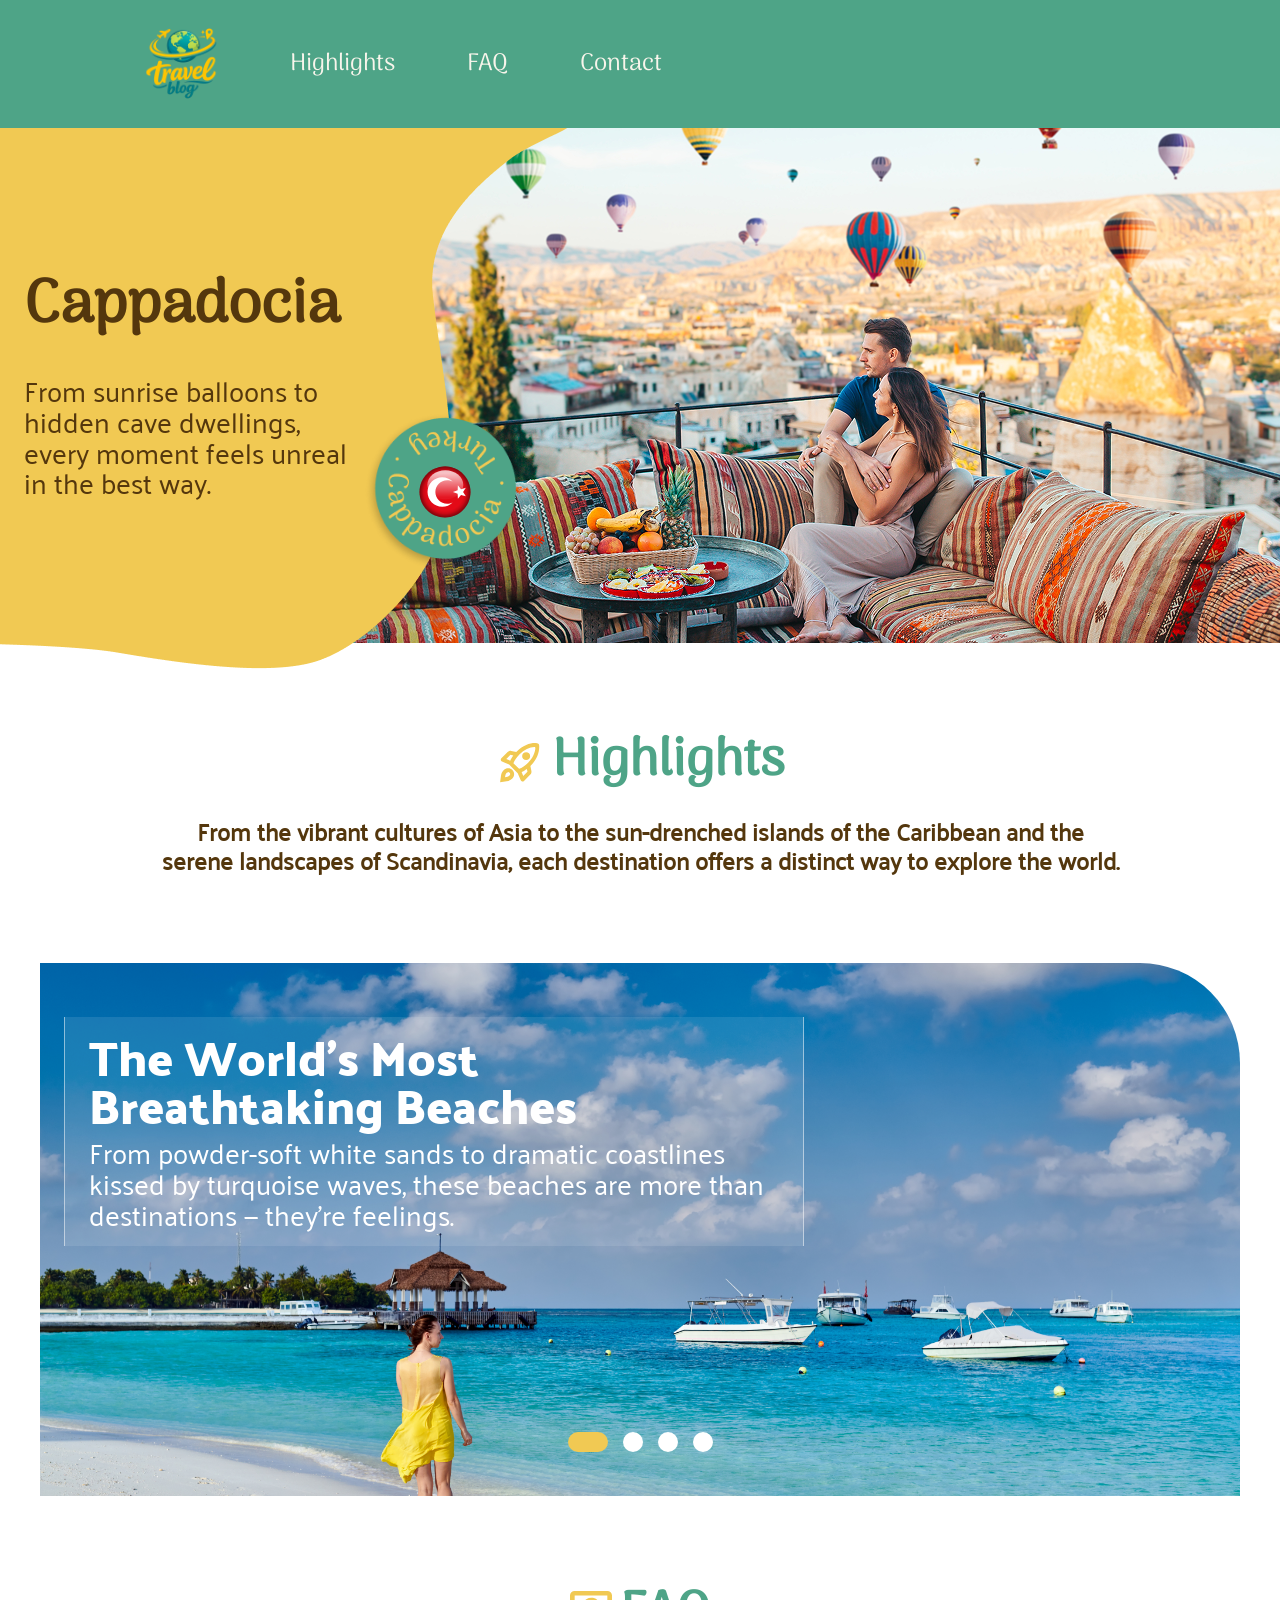
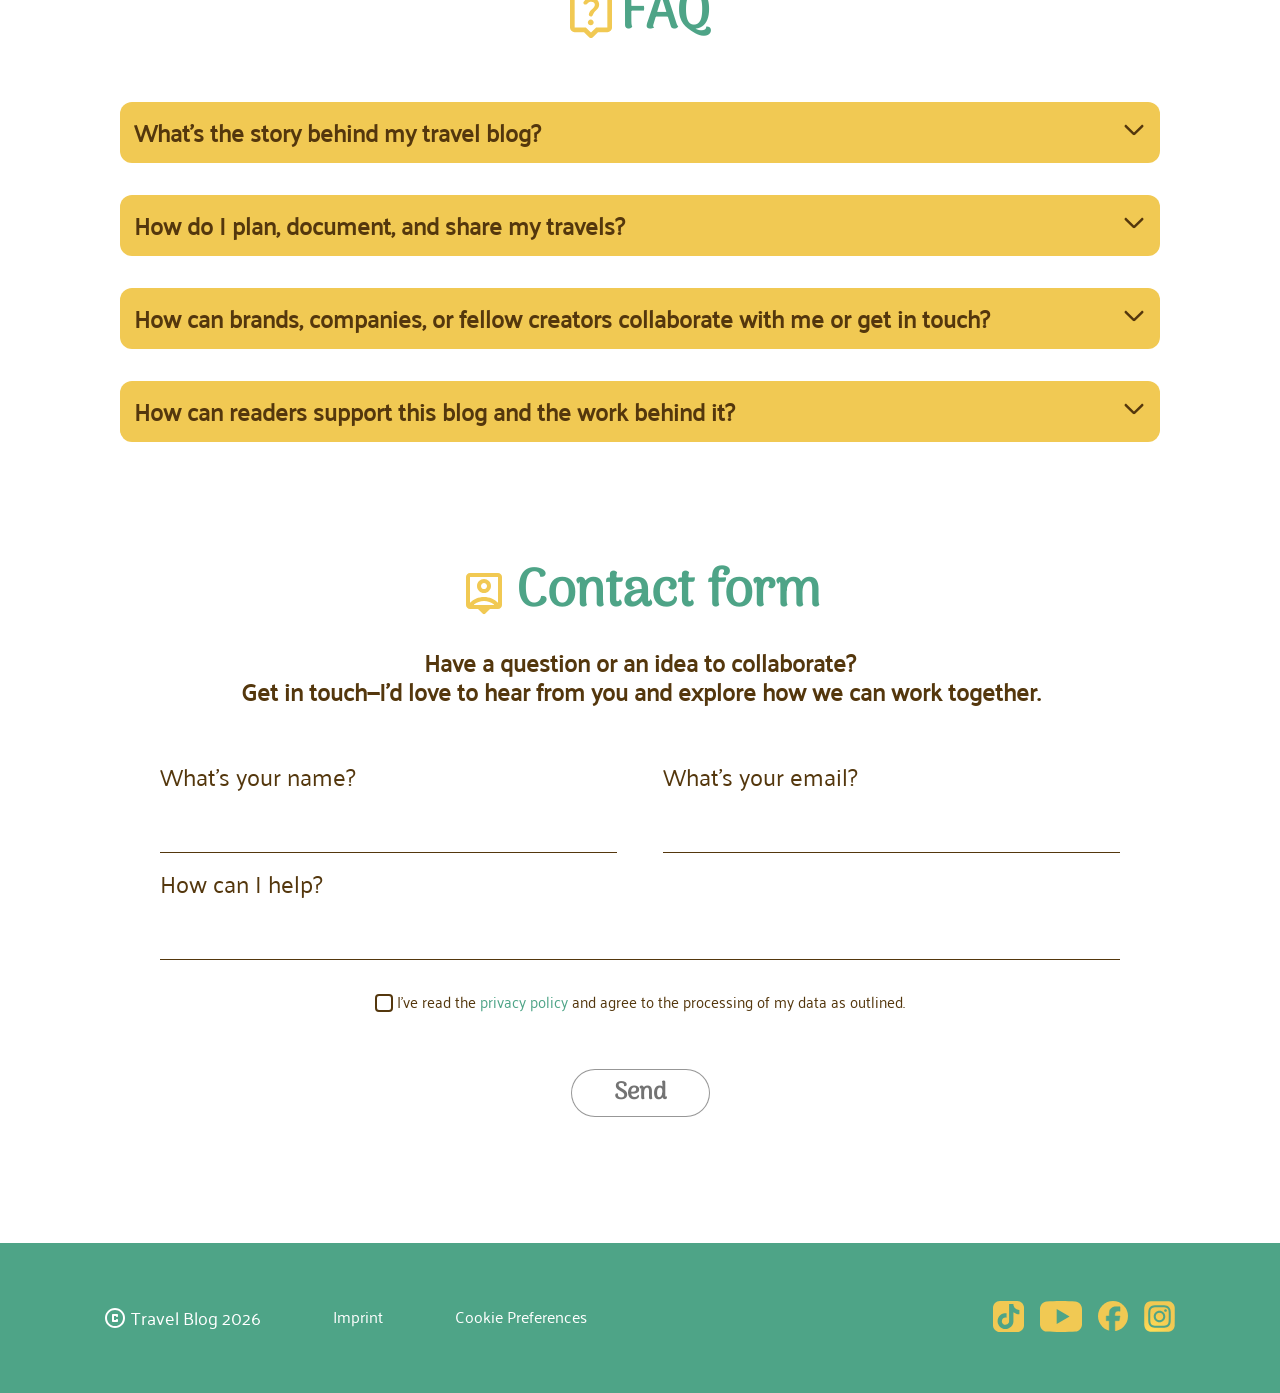
==== index.html @ ce916392 "change images in slider" ====
<!doctype html>
<html lang="en">
  <head>
    <meta charset="utf-8" />
    <meta name="viewport" content="width=device-width, initial-scale=1" />
    <title>Blog-3300</title>

    <link rel="stylesheet" href="./css/main.css" />
    <link rel="stylesheet" href="./css/font.css" />
    <link rel="stylesheet" href="./css/landing-page.css" />
    <link rel="stylesheet" href="./css/title.css" />
    <link rel="stylesheet" href="./css/highlights.css" />
    <link rel="stylesheet" href="./css/header.css" />
    <link rel="stylesheet" href="./css/footer.css" />
    <link rel="stylesheet" href="./css/animation.css" />    
  </head>
  <body>
    <input type="radio" id="one" name="slider" checked />
    <input type="radio" id="two" name="slider" value="two" />
    <input type="radio" id="three" name="slider" value="three" />
    <input type="radio" id="four" name="slider" value="four" />
    <header>
      <div class="nav-bar">
        <img src="./assets/img/logo-travel-blog.svg" alt="Logo der Seite" />
        <a href="./index.html#highlights">Highlights</a>
        <a href="./index.html#faq">FAQ</a>
        <a href="./index.html#contact">Contact</a>
      </div>
    </header>
    <section class="title-section">
      <div class="title">
        <img id="yellow-bg" src="./assets/img/Property.png" alt="" />
        <img id="yellow-curved" src="./assets/img/Vector_16.png" alt="" />
        <img id="yellow-big-curved" src="./assets/Vector_17.png" alt="" />
        <img class="title-image" src="./assets/img/header photo.png" alt="stimmungsvolles Urlaubsbild" />
        <img class="title-overlay" src="./assets/img/overlay.png" alt="verblendung für text" />
        <img id="symbol" class="eyecatcher" src="./assets/img/Circle.png" alt="eyecatcher" />
        <img class="turkey" src="./assets/img/turkey.svg" alt="tuerkische fahne" />        
        <div class="title-text">
          <h1>Cappadocia</h1>
          <div>
            From sunrise balloons to hidden cave dwellings, every moment feels unreal in the best
            way.
          </div>
        </div>
      </div>
    </section>
    <section id="highlights" class="highlight-section">
      <div class="header-and-text">
        <div>
          <img src="./assets/img/rocket_launch.svg" alt="Symbol mit Rackete" />
          <h2>Highlights</h2>
        </div>
        <p>
          From the vibrant cultures of Asia to the sun-drenched islands of the Caribbean and the
          serene landscapes of Scandinavia, each destination offers a distinct way to explore the
          world.
        </p>
      </div>
      <div class="highlights">
        <div class="slider-navigation">
          <label for="one" class="buttons"></label>
          <label for="two" class="buttons"></label>
          <label for="three" class="buttons"></label>
          <label for="four" class="buttons"></label>
        </div>
        <div class="highlights_wrapper">
          <div class="highlight_element highlight_one">
            <a href="./article1.html">
              <div class="image-one highlight-title">
                <h1>The World’s Most Breathtaking Beaches</h1>
                <div>
                  From powder-soft white sands to dramatic coastlines kissed by turquoise waves,
                  these beaches are more than destinations — they’re feelings.
                </div>
              </div>
              <img class="picture" src="./assets/img/Beach_5.jpg" alt="Bild mit Strand" />
            </a>
          </div>
          <div class="highlight_element highlight_two">
            <a href="./article2.html">
              <div class="image-two highlight-title">
                <h1>Copenhagen in 3 Days</h1>
                <div>
                  Discover Copenhagen, where historic charm meets modern design, vibrant cycling
                  culture and waterfront living.
                </div>
              </div>
              <img class="picture" src="./assets/img/Scandinavia.jpg" alt="Bild Scandinavia" />
            </a>
          </div>
          <div class="highlight_element highlight_three">
            <a href="./article3.html">
              <div class="image-three highlight-title">
                <h1>Pattaya Pulse:<br />Food, Sun and Neon Nights</h1>
                <div>
                  From bustling promenades to nearby islands, the city offers an energetic and
                  diverse escape.
                </div>
              </div>
              <img class="picture" src="./assets/img/pattaja.png" alt="Bild von Pattaya" />
            </a>
          </div>
          <div class="highlight_element highlight_four">
            <img class="picture" src="./assets/img/fuji.png" alt="Bild von Fuji" />
          </div>
        </div>
      </div>
    </section>
    <section id="faq">
      <div class="header-and-text">
        <div>
          <img src="./assets/img/faq.svg" alt="Symbol Hilfe" />
          <h2>FAQ</h2>
        </div>
      </div>
      <details>
        <summary>What’s the story behind my travel blog?</summary>
        <p>
          It all started with a feeling of restlessness and a one-way ticket. I didn’t launch this
          blog to showcase a flawless, curated life of luxury. I started it because I wanted to
          capture the raw, unfiltered reality of exploring the world—the missed trains, the
          breathtaking sunrises, the street food that changed my life, and the incredible people who
          turned strangers into family.
        </p>
      </details>
      <details>
        <summary>How do I plan, document, and share my travels?</summary>
        <p>
          The best way to seamlessly plan, document, and share your travels is by combining digital
          tools with proven frameworks. If you want to organize your next adventure efficiently—from
          the initial idea to the final cherished memory—this structured, this three-step guide will
          help you do just that.
        </p>
      </details>
      <details>
        <summary>
          How can brands, companies, or fellow creators collaborate with me or get in touch?
        </summary>
        <p>
          Are you a brand, company, or creator looking to collaborate? I’m always open to exciting
          new projects, creative campaigns, and meaningful partnerships. The three level of how we
          can connect are: Brand & Business Partnerships, Creator & Influencer Collaborations and
          General Inquiries & Networking
        </p>
      </details>
      <details>
        <summary>How can readers support this blog and the work behind it?</summary>
        <p>
          Your support keeps this blog alive and thriving! Creating high-quality content takes time,
          research, and resources. If you find value in my work, the best ways you can support it is
          to spread the word, to join the conversation, to stay connected by subscrition or even
          engage on socials: Follow, like, and interact with my posts on other platforms.
        </p>
      </details>
    </section>
    <section id="contact" class="contact-section">
      <div class="header-and-text">
        <div>
          <img src="./assets/img/person.svg" alt="Symbol Person" />
          <h2>Contact form</h2>
        </div>
        <p>
          Have a question or an idea to collaborate?<br />Get in touch—I’d love to hear from you and
          explore how we can work together.
        </p>
      </div>
      <form action="">
        <div class="group">
          <div class="group-input">
            <label for="username">What's your name?</label>
            <input type="text" id="username" />
          </div>
          <div class="group-input">
            <label for="mail">What's your email?</label>
            <input type="text" id="mail" />
          </div>
        </div>
        <div class="group">
          <div class="group-input">
            <label for="help">How can I help?</label>
            <input type="text" id="help" />
          </div>
        </div>
        <div class="confirm">
          <div>
            <input class="blupp" type="checkbox" id="checker" />&nbsp;I've read the
            <a href="">privacy policy</a> and agree to the processing of my data as outlined.
          </div>
          <input class="submit-button" type="button" value="Send" />
        </div>
      </form>
    </section>
    <footer>
      <div class="footer-top">
        <div class="footer-left">
          <a href="./index.html#highlights">
            <img
              class="footer-logo"
              src="./assets/img/copyright.svg"
              alt="Copyright"
            />Travel&nbsp;Blog&nbsp;2026
          </a>
          <a href="./impressum.html">Imprint</a>
          <a href="./index.html#contact">Cookie&nbsp;Preferences</a>
        </div>
        <div class="footer-media">
          <a href="https://www.tiktok.com" target="_blank">
            <img src="./assets/icons/Tiktok.svg" alt="icon tiktok" />
          </a>
          <a href="https://www.youtube.com" target="_blank">
            <img src="./assets/icons/youtube.svg" alt="icon tripadvisor" />
          </a>
          <a href="https://www.facebook.com" target="_blank">
            <img src="./assets/icons/facebook.svg" alt="icon facebook" />
          </a>
          <a href="https://www.instagram.com" target="_blank">
            <img src="./assets/icons/Instagram.svg" alt="icon instagramm" />
          </a>
        </div>
      </div>
    </footer>
    <section class="bottom-nav-bar">
      <a href="./index.html">
        <img src="./assets/img/footer_Home.svg" alt="Bild für Home" />
      </a>
      <a href="./index.html#highlights">
        <img src="./assets/img/footer_rocket_launch.svg" alt="Bild für Rackete" />
      </a>
      <a href="./index.html#faq">
        <img src="./assets/img/footer_live_help.svg" alt="icon instagramm" />
      </a>
      <a href="./index.html#contact">
        <img src="./assets/img/footer_person_pin.svg" alt="icon instagramm" />
      </a>
    </section>
  </body>
</html>
---- css/main.css ----
* {
  margin: 0px;
  padding: 0px;
  box-sizing: border-box;
  scroll-behavior: smooth;
  line-height: 120%;
}
---- css/font.css ----
/* arima-regular - latin */
@font-face {
  font-display: swap; /* Check https://developer.mozilla.org/en-US/docs/Web/CSS/@font-face/font-display for other options. */
  font-family: "Arima";
  font-style: normal;
  font-weight: 400;
  src: url("../assets/fonts/arima-v7-latin-regular.woff2") format("woff2"); /* Chrome 36+, Opera 23+, Firefox 39+, Safari 12+, iOS 10+ */
}

/* palanquin-regular - latin */
@font-face {
  font-display: swap; /* Check https://developer.mozilla.org/en-US/docs/Web/CSS/@font-face/font-display for other options. */
  font-family: "Palanquin";
  font-style: normal;
  font-weight: 400;
  src: url("../assets/fonts/palanquin-v17-latin-regular.woff2") format("woff2"); /* Chrome 36+, Opera 23+, Firefox 39+, Safari 12+, iOS 10+ */
}

/* palanquin-dark-regular - latin */
@font-face {
  font-display: swap; /* Check https://developer.mozilla.org/en-US/docs/Web/CSS/@font-face/font-display for other options. */
  font-family: 'Palanquin Dark';
  font-style: normal;
  font-weight: 400;
  src: url('../assets/fonts/palanquin-dark-v17-latin-regular.woff2') format('woff2'); /* Chrome 36+, Opera 23+, Firefox 39+, Safari 12+, iOS 10+ */
}

/* palanquin-dark-600 - latin */
@font-face {
  font-display: swap; /* Check https://developer.mozilla.org/en-US/docs/Web/CSS/@font-face/font-display for other options. */
  font-family: 'Palanquin Dark';
  font-style: normal;
  font-weight: 600;
  src: url('../assets/fonts/palanquin-dark-v17-latin-600.woff2') format('woff2'); /* Chrome 36+, Opera 23+, Firefox 39+, Safari 12+, iOS 10+ */
}
---- css/landing-page.css ----
section {
    padding-bottom: 120px;
}

form {
    display: flex;
    flex-direction: column;
    justify-content: center;
    align-items: stretch;
    background-color: white;
    padding-top: 56px;
    padding-bottom: 126px;
}

.highlight-section {
    display: flex;
    flex-direction: column;
    justify-content: center;
    align-items: center;
    background-color: white;    
    padding: 0px max(calc(50% - 720px), 160px) 88px max(calc(50% - 720px), 160px);
    overflow: hidden;      
}

.header-and-text {
    display: flex;
    flex-direction: column;
    justify-content: center;    
    align-items: center;
}

.header-and-text > div {
    display: flex;
    flex-direction: row;
    align-items: center;
    padding-bottom: 24px;
}

.header-and-text h2 {
    color: #4ea487;
    font-family: 'Arima';
    font-weight: 700;
    font-family: Arima;
    font-weight: 700;
    font-style: Bold;
    font-size: 52px;
    line-height: 120%;
    letter-spacing: 0%;
}

.header-and-text p {
    color: #54370D;
    font-size: 24px;
    font-family: 'Palanquin';
    font-weight: 700;
    max-width: 70ch;
    text-align: center;
}

.header-and-text img {
    height: 48px;
    padding-right: 8px;
}


details {
    background-color: #F1C953;
    margin: 32px max(calc(50% - 720px), 120px) 0px max(calc(50% - 720px), 120px);
    height: 61;
    gap: 8px;
    border-radius: 12px;
    padding-top: 16px;
    padding-right: 14px;
    padding-bottom: 16px;
    padding-left: 14px;
}

details > p {
    border-radius: 5px;
    padding-top: 4px;
    padding-right: 10px;
    padding-bottom: 4px;
    padding-left: 10px;
    margin-top: 4px;
    background-color: #FFFFFF;
    color: #363534;
    font-family: Palanquin;
    font-weight: 500;
    font-style: Medium;
    font-size: 16px;
    line-height: 120%;
    letter-spacing: 0%;
}

summary {
    position: relative;
    list-style: none;
    align-items: center;
    color: #54370D;
    font-size: 24px;
    font-family: 'Palanquin';
    font-weight: 700;
    padding: 0px;
    padding-bottom: 0px;
    padding-right: 44px;
}

summary::after {
    position: absolute;
    top: 0px;
    right: 0px;
    content: '';
    width: 24px;
    height: 24px;
    background: url('../assets/icons/faq-arrow.svg');
    transition: 0.2s;
}

details[open] > summary::after {
  transform: rotate(180deg);
}

.contact-section {
    display: flex;
    flex-direction: column;
    justify-content: center;
    align-items: stretch;
    background-color: white;
    padding: 0px max(calc(50% - 720px), 160px) 0px max(calc(50% - 720px), 160px);
}

.group {
    display: flex;
    flex-direction: row;
    justify-content: space-between;
    gap: 46px;
}

.group-input {
    display: flex;
    flex-direction: column;
    flex-grow: 1;    
    gap: 8px;
    margin-bottom: 16px;
}

.group-input > label {
    font-family: 'Palanquin';
    color: #54370D;
    font-size: 24px;
    font-weight: 500;  
}

.group-input > input[type="text"] {
    font-family: 'Palanquin';
    color: #54370D;
    font-size: 16px;
    border: none;
    border-bottom: 1px solid #54370D;
    outline: none;
    padding-bottom: 17px;
    padding-top: 17px;
}

.confirm {
    display: flex;
    flex-direction: column;
    justify-content: center;
    align-items: center;
    padding-top: 16px;
}

.confirm > div {
    font-family: Palanquin;
    font-weight: 400;
    font-style: Regular;
    font-size: 15px;
    line-height: 120%;
    letter-spacing: 0%;
    padding-bottom: 57px;
    vertical-align: middle;
    color: #54370D;
}

.confirm a {
    text-decoration: none;
    color: #4EA487;
}

.confirm:has(#checker:checked) > input {
  color: black;
  border-color: black;
}

.submit-button {
    font-family: Arima;
    font-weight: 700;
    font-size: 24px;
    line-height: 120%;
    letter-spacing: 5%;
    width: 139px;
    height: 48px;
    gap: 10px;
    opacity: 1;
    border: 1px solid #30303080;
    border-radius: 40px;
    padding-right: 24px;
    padding-left: 24px;
    color: #737373;
    background-color: #FFFFFF;
    vertical-align: middle;
}


input[type="checkbox"] {
    -webkit-appearance: none;
    appearance: none;

    background-color: #fff;
    margin: 0;
    width: 18px;
    height: 18px;
    border: 2px solid #54370D;
    border-radius: 4px;
    display: inline-grid;
    place-content: center;
    cursor: pointer;
}

input[type="checkbox"]::before {
  content: "";
  width: 0.65em;
  height: 0.65em;
  transform: scale(0);
  transition: 120ms transform ease-in-out;
  box-shadow: inset 1em 1em #54370D; 
  clip-path: polygon(14% 44%, 0 65%, 50% 100%, 100% 16%, 80% 0%, 43% 62%);
}

input[type="checkbox"]:checked::before {
  transform: scale(1);
}

@media screen and (max-width: 789px) {
    section {
        padding-bottom: 80px;
    }

    .header-and-text {
        padding-bottom: 32px;
    }

    .header-and-text > div {
        padding-bottom: 0px;
    }

    .header-and-text img {
        height: 40px;
    }

    .header-and-text h2 {
        font-family: Arima;
        font-weight: 700;
        font-size: 40px;
        line-height: 120%;
        letter-spacing: 0%;
        text-align: center;
        padding-bottom: 0px;
    }

    .header-and-text p {
        display: none;
    }

    details {
        margin: 32px 20px 0px 20px;
        gap: 8px;
        border-radius: 12px;
        padding-top: 16px;
        padding-right: 14px;
        padding-bottom: 16px;
        padding-left: 14px;
    }

    summary {
        font-family: 'Palanquin';
        font-weight: 700;
        font-size: 16px;
        line-height: 120%;
        letter-spacing: 0%;
    }

    form {
        padding-top: 0px;
        padding-bottom: 80px;
    }

    .contact-section {
        padding: 0px 18px 0px 18px;
    }

    .group {
        display: flex;
        flex-direction: column;
        gap: 0px;
    }

    .group-input {
        padding-top: 32px;
    }

    .confirm div {
        font-family: Palanquin;
        font-weight: 400;
        font-size: 15px;
        line-height: 120%;
        letter-spacing: 0%;
        padding-bottom: 40px;
    }
}


@media screen and (min-width: 790px) and (max-width: 1200px) {

    .contact-section {
        padding: 0px 18px 0px 18px;
    }
}
---- css/title.css ----
.title-section {
    display: flex;
    flex-direction: row;
    justify-content: center;
    height: 603px;
    padding: 0px calc(50% - 720px) 88px calc(50% - 720px);
    overflow: hidden;    
}

.title {
    position: relative;
    display: flex;
    width: 1440px;
    height: 515px;
    flex-shrink: 0; /* erhält die Breite in einem Flexbox-Container */
    
}

.title-image {
    position: absolute;
    right: 0px;
    height: 515px;
}

.title-overlay {
    position: absolute;
    top: 0;
    left: 0;
    z-index: 5; 
}

.eyecatcher {
    position: absolute;
    top: 284px;
    left: 444px;  
    height: 160px;
    width: 160px;
    z-index: 30;
}

.turkey {
    position: absolute;
    top: 338px;
    left: 499px;  
    height: 52px;
    width: 52px;
    z-index: 35;
    opacity: 0;
}

.title-text {
    position: absolute;
    display: flex;
    flex-direction: column;
    gap: 32px;
    top: 143px;
    left: calc(104px + 450px);
    height: 277px;
    width: 345px;
    z-index: 25;
}

.title-text > h1 {
    font-family: Arima;
    font-weight: 700;
    font-size: 60px;
    line-height: 120%;
    letter-spacing: 0%;
    color: #54370D;
}

.title-text > div {
    font-family: Palanquin;
    font-weight: 500;
    font-size: 28px;
    line-height: 110%;
    color: #54370D;
}



@media screen and (max-width: 640px) {

    .title-text {
        display: none;
    }

    .title-image {
        right: 135px;
    }

    .title-overlay {
        left: 400px;
        height: 299px;
    }

    .eyecatcher {
        left: 604px;  
        top: 71px;
    }  
}

@media screen and (min-width: 641px) and (max-width: 859px) {
    .title-section {
        width: 100%;
        padding: 0px 0px 88px 0px;
    }

    .title-text {
        display: none;
    }  

    .title-image {
        right: 230px;
    }

    .title-overlay {
        left: 250px;
        height: 299px;
    }

    .eyecatcher {
        left: 454px;  
        top: 71px;
    }
}


@media screen and (min-width: 860px) and (max-width: 1045px) {

    .title-section {
        width: 100%;
        padding: 0px 0px 88px 0px;
    }

    .title {
        flex-shrink: 1; /* erhält die Breite in einem Flexbox-Container */
    }

    .title-image {
        right: -100px;
    }

    .title-text {
        top: 80px;
        left: 10px;
        width: 250px;                
    }    

    .title-text > h1 {
        font-size: 40px;
    }

    .title-text > div {
        font-size: 20px;
    }

    .title-overlay {
        top: 0;
        left: -100px;
        height: 80%;        
    }

    .eyecatcher {
        top: 180px;
        left: 250px;  
    }
}


@media screen and (min-width: 1046px) and (max-width: 1250px) {
    .title-section {
        width: 100%;
        padding: 0px 0px 88px 0px;
    }

    .title {
        flex-shrink: 1; /* erhält die Breite in einem Flexbox-Container */
    }

    .title-image {
        right: -100px;
    }

    .title-text {
        left: 10px;
    }    

    .title-overlay {
        top: 0;
        left: -100px;
    }

    .eyecatcher {
        left: 344px;  
    }
}

@media screen and (min-width: 1251px) and (max-width: 1440px) {
    .title-section {
        width: 100%;
        padding: 0px 0px 88px 0px;
    }
}
---- css/highlights.css ----
.highlights {
    position: relative;
    width: 1200px;
    height: 533px;
    display: flex;
    justify-content: center;
    align-items: flex-end;
    overflow: hidden; 
    border-top-right-radius: 100px;    
    margin-top: 88px;
}

input[type="radio"] {
    display: none;
}

.slider-navigation {
    display: flex;
    gap: 15px;
    margin-top: 20px;
    z-index: 10;
    padding-bottom: 44px;
}

.buttons {
    display: inline-block;
    width: 20px;
    height: 20px;
    background-color: white;
    cursor: pointer;
    border-radius: 50%;
    transition: background-color 0.3s, transform 0.2s;
    z-index: 10;
}

body:has(#one:checked) .highlights label[for="one"],
body:has(#two:checked) .highlights label[for="two"],
body:has(#three:checked) .highlights label[for="three"],
body:has(#four:checked) .highlights label[for="four"] {
    background-color: #F1C953;
    width: 40px;
    border-radius: 20px;  
}

.highlights_wrapper {
    z-index: 1;

    width: 400%;
    height: 100%;

    position: absolute;
    display: flex;

    transition: all 200ms ease-in-out;
}

.highlight_element {
    position: relative;    
    width: calc(100% / 4);
    height: 100%;
}

body:has(#one:checked) .highlights_wrapper {
    transform: translateX(37.5%);
}

body:has(#two:checked) .highlights_wrapper {
    transform: translateX(12.5%);
}

body:has(#three:checked) .highlights_wrapper {
    transform: translateX(-12.5%);
}

body:has(#four:checked) .highlights_wrapper {
    transform: translateX(-37.5%);
}

.picture {
  width: 1200px;
  height: 100%;
  object-fit: cover;
}

.image-one {
/*    left: 38px;*/
    left: clamp(14px, 24px, 38px);
}

.image-two {
    top: 310px !important;
    height: 150px !important;
    left: 70px;
}

.image-three {
    top: 215px !important;
    height: 200px !important;    
    left: 38px;
}

.highlight-title {
    position: absolute;
    top: 54px;    
    display: flex;
    flex-direction: column;
    gap: 8px;
    z-index: 20;
    width: min(calc(100px + 50*1vw), 881px);    
    height: 229px;
    padding-top: 16px;
    padding-left: 24px;
    padding-right: 24px;
    background-color: #ffffff1a;
    border-left: 1px solid #ffffff80;
    border-right: 1px solid #ffffff80;
}

.highlight-title > h1 {
    color: #FFFFFF;
    font-family: 'Palanquin Dark';
    font-weight: 600;
    font-size: 48px;
    line-height: 100%;
    letter-spacing: 0%;
}

.highlight-title > div {
    color: #FFFFFF;
    font-family: Palanquin;
    font-weight: 400;
    font-size: 28px;
    line-height: 110%;
    letter-spacing: 0%;
}

@media screen and (max-width: 500px) {    

    .highlight-section {
        padding-left: 20px;
        padding-right: 20px;
    }

    .highlights {
        width: 100%;
        margin-top: 33px;
    }

    .highlight-title {
        top: 93px;
        width: 307px;
        height: 190px;
        padding-top: 8px;
        padding-left: 16px;
        padding-right: 16px;
    }

    .image-one {
        left: 14px;
    }    

    .image-two {
        top: 55px !important;
        left: 10px;
    } 

    .image-three {
        top: 50px !important;
        left: 14px;
    } 

    .highlight-title > h1 {
        font-size: 28px;
        display: -webkit-box;          
        -webkit-line-clamp: 2; /* Anzahl der Zeilen (hier 3) */
        -webkit-box-orient: vertical;  
        overflow: hidden;          
    }

    .highlight-title > div {
        width: 255px;
        font-size: 20px;
        display: -webkit-box;
        -webkit-line-clamp: 3; /* Anzahl der Zeilen (hier 3) */
        -webkit-box-orient: vertical;  
        overflow: hidden;         
    }
}

@media screen and (min-width: 501px) and (max-width: 1240px) {

    .highlights {
        width: 100%;
    }

    .highlight-section {
        padding-left: 20px;
        padding-right: 20px;
    }

    .highlight-title {
        top: 54px;
        width: min(calc(70px + 70*1vw), 831px);  
        height: 190px;
        padding-top: 8px;
        padding-left: 16px;
        padding-right: 16px;
    }

    .highlight-title > h1 {
        font-size: 38px;
        display: -webkit-box;        
        -webkit-line-clamp: 2; /* Anzahl der Zeilen (hier 3) */
        -webkit-box-orient: vertical;  
        overflow: hidden;          
    }

    .highlight-title > div {
        width: min(calc(70*1vw), 800px);  
        font-size: 24px;
        display: -webkit-box;
        -webkit-line-clamp: 3; /* Anzahl der Zeilen (hier 3) */
        -webkit-box-orient: vertical;  
        overflow: hidden;         
    }

    .image-two {
        left: 10px;
    }     
}
---- css/header.css ----
header {
  display: flex;
  flex-direction: row;
  justify-content: flex-start;
  align-items: center;
  width: 100%;
  height: 128px;
  background-color: #4ea487;
  padding: 0px max(calc(50% - 720px), 160px) 0px max(calc(50% - 720px), 0px);
}

.nav-bar {
  display: flex;
  flex-direction: row;
  justify-content: flex-start;
  align-items: center;
  gap: 72px;
  padding-left: 146px;
}

.nav-bar > img {
  height: 72px;
}

.nav-bar > a {
  font-family: "Arima";
  font-size: 24px;
  color: #f8f5eb;
  text-decoration: none;
}

@media screen and (max-width: 768px) {
  .nav-bar > a {
    display: none;
  }
  header {
    justify-content: center;
    align-items: center;
  }
}
---- css/footer.css ----
footer {
  display: flex;
  flex-direction: column;
  align-items: center;
  background-color: #4ea487;
  width: 100%;
}

.footer-top {
  display: flex;
  flex-direction: row;
  justify-content: space-between;

  padding: clamp(30px, calc(21.429px + 2.679vw), 60px) clamp(16px, calc(-13.714px + 9.286vw), 120px);

  height: clamp(134px, calc(128.857px + 1.607vw), 152px);
  width: 100%;
  max-width: 1440px;
  font-family: "Palanquin";
  gap: 26px;
}

.footer-left {
  display: flex;
  flex-direction: column;
  align-items: flex-start;
  max-width: 150px;
  width: 100%;
  gap: 8px;
}

.footer-left > a:nth-child(2) {
  order: 1;
}

.footer-left > a:nth-child(3) {
  order: 2;
}

.footer-left > a:nth-child(1) {
  order: 3;
}

.footer-left img {
  height: 20px;
}

.footer-left > a:first-child {
  display: flex;
  align-items: center;
  gap: 6px;
  white-space: nowrap;
  font-size: clamp(16px, calc(15.429px + 0.179vw), 18px);
}

.footer-left a {
  text-decoration: none;
  color: #ffffff;
  font-size: 1rem;
}

.footer-media {
  display: flex;
  justify-content: flex-end;
  align-items: flex-end;
  gap: 16px;
}

.footer-media a img {
  justify-content: flex-end;
  align-items: flex-end;
  height: clamp(24px, calc(21.714px + 0.714vw), 32px);
  width: 100%;
}

.bottom-nav-bar {
  width: 100%;
  display: flex;
  flex-direction: row;
  justify-content: space-between;
  padding: 24px 36px;
  background-color: #f1c953;

  position: sticky;
  bottom: 0;
  left: 0;
  z-index: 10;
}

.bottom-nav-bar img {
  height: 40px;
}

@media screen and (min-width: 768px) {
  .footer-left {
    flex-direction: row;
    gap: 72px;
  }

  .bottom-nav-bar {
    display: none;
  }

  .footer-top {
    align-items: center;
  }
  .footer-left > a:nth-child(2) {
    order: 2;
  }

  .footer-left > a:nth-child(3) {
    order: 3;
  }

  .footer-left > a:nth-child(1) {
    order: 1;
  }
}
---- css/animation.css ----
* {
  margin: 0px;
  padding: 0px;
  box-sizing: border-box;
  scroll-behavior: smooth;
}

#yellow-bg {
  height: 110%;
  position: absolute;
  top: 0px;
  left: 0px;
  animation: yellow-bg 3s ease-in-out forwards;
  z-index: 20;
}

#yellow-curved {
  height: 100%;
  position: absolute;
  top: 0px;
  left: 1000px;
  height: 540px;
  animation: yellow-curved 3s ease-in-out forwards;
  opacity: 0;

  z-index: 20;
}

#yellow-big-curved {
  height: 100%;
  position: absolute;
  animation: yellow-big-curved 3s ease-in-out forwards;
}

.title-text > h1 {
  animation: move-in-h1 3s ease-in-out forwards;
}

.title-text > div {
  animation: move-in-div 3s ease-in-out forwards;
  opacity: 0;
}

#symbol {
  opacity: 0;  
  animation-name: move-in-eyecatcher;
  animation-duration: 3s;
  animation-fill-mode: forwards;

  animation-name: move-in-eyecatcher, drehen;
  animation-duration: 3s, 6s;
  animation-delay: 0s, 3s; /* <-- Verzögert die 2. Animation um 2 Sekunden */
  animation-iteration-count: 1, infinite;
  animation-timing-function: ease-in-out, linear;  
  animation-fill-mode: forwards, forwards;  
}

.title-image {
  animation: zoom 3s ease-in-out forwards;
}

.turkey {
    animation: overblend 3s forwards;
}


@keyframes move-in-h1 {
  0% {
    transform: translateY(300px);
  }
  25% {
    transform: translateY(0px);
  }
  35% {
    transform: translateY(0px);
  }
  60% {
    transform: translateX(-450px);
  }
  100% {
    transform: translateX(-450px);
  }
}

@keyframes move-in-div {
  0% {
    transform: translateY(0px);
    opacity: 0;
  }
  15% {
    transform: translateY(0px);
    opacity: 0;
  }
  35% {
    transform: translateY(0px);
    opacity: 1;    
  }
  60% {
    transform: translateX(-450px);
    opacity: 1;    
  }
  100% {
    transform: translateX(-450px);
    opacity: 1;    
  }
}

@keyframes yellow-bg {
  0%,
  35% {
    opacity: 1;
    transform: translateX(0px);
  }

  60% {
    opacity: 1;
    transform: translateX(-1800px);
  }
  65% {
    opacity: 0;
  }
  100% {
    opacity: 0;
    transform: translateX(-800px);
    transform: translateY(-800px);
  }
}

@keyframes yellow-curved {
  60% {
    opacity: 1;
    transform: translateX(-1060px);
  }
  75% {
    opacity: 1;
  }
  100% {
    opacity: 1;
    transform: translateX(-2000px);
  }
}


@keyframes yellow-big-curved {
  60% {
    transform: translateX(-450px);
    opacity: 1;
  }
  75% {
    transform: translateX(-450px);
    opacity: 1;
  }
  100% {
    transform: translateX(-450px);
    opacity: 1;
  }
}

@keyframes move-in-eyecatcher {
  0% {
    transform: translateY(300px) translateX(-50px);
    opacity: 0;
  }
  60% {
    transform: translateY(300px) translateX(-50px);
    opacity: 0;
  }
  80% {
    transform: translateY(0px) translateX(0px);    
    opacity: 1;    
  }
  100% {
    transform: translateY(0px) translateX(0px);        
    opacity: 1;        
  }
}

@keyframes drehen {
  from {
    transform: rotate(0deg);
  }
  to {
    transform: rotate(360deg);
  }
}

@keyframes overblend {
  0% {
    opacity: 0;
  }
  90% {
    opacity: 0;
  }
  100% {
    opacity: 1;
  }
}

@keyframes zoom {
  60% {
    transform: scale(0.9)
  }
  65% {
    transform: scale(0.9)
  }
  100% {
    transform: scale(1.0)
  }  
}

@media screen and (min-width: 1440px) {
  body {
    padding: 0px max(120px, calc(50% - 720px));
  }
}
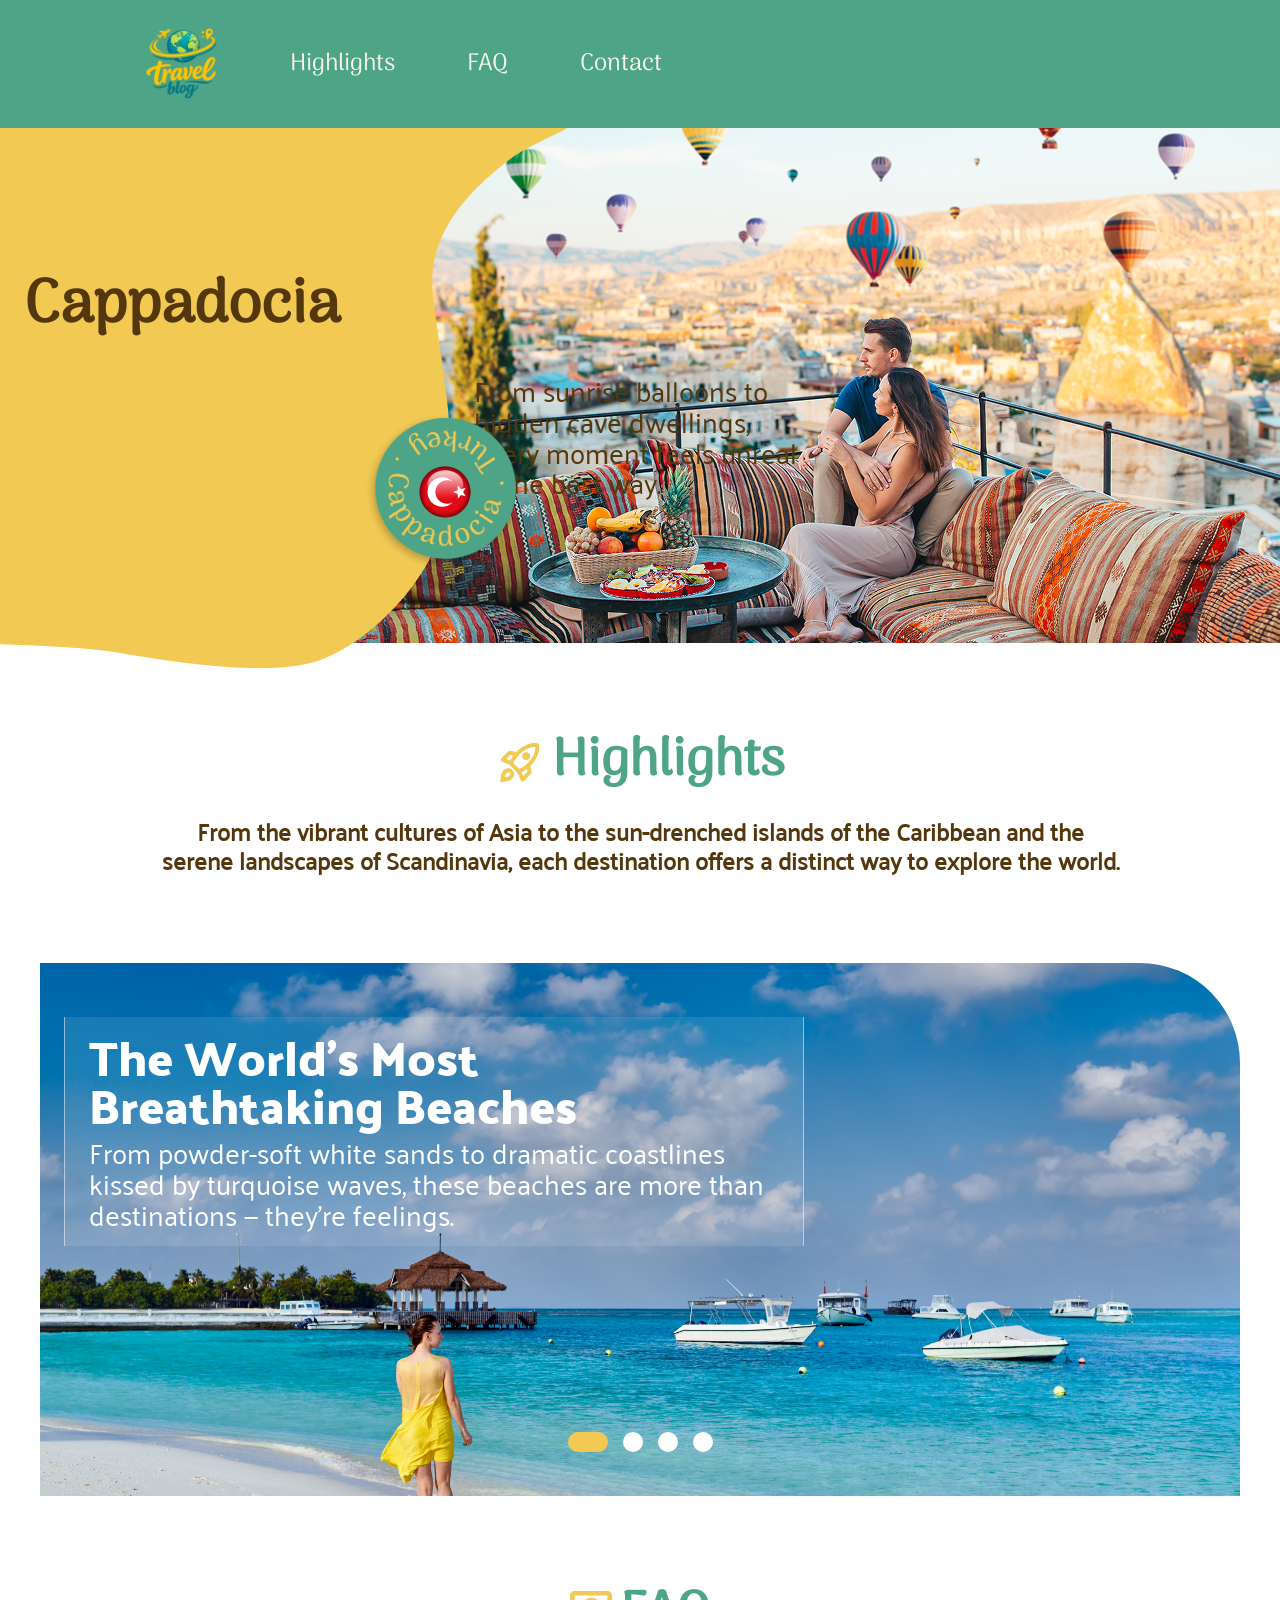
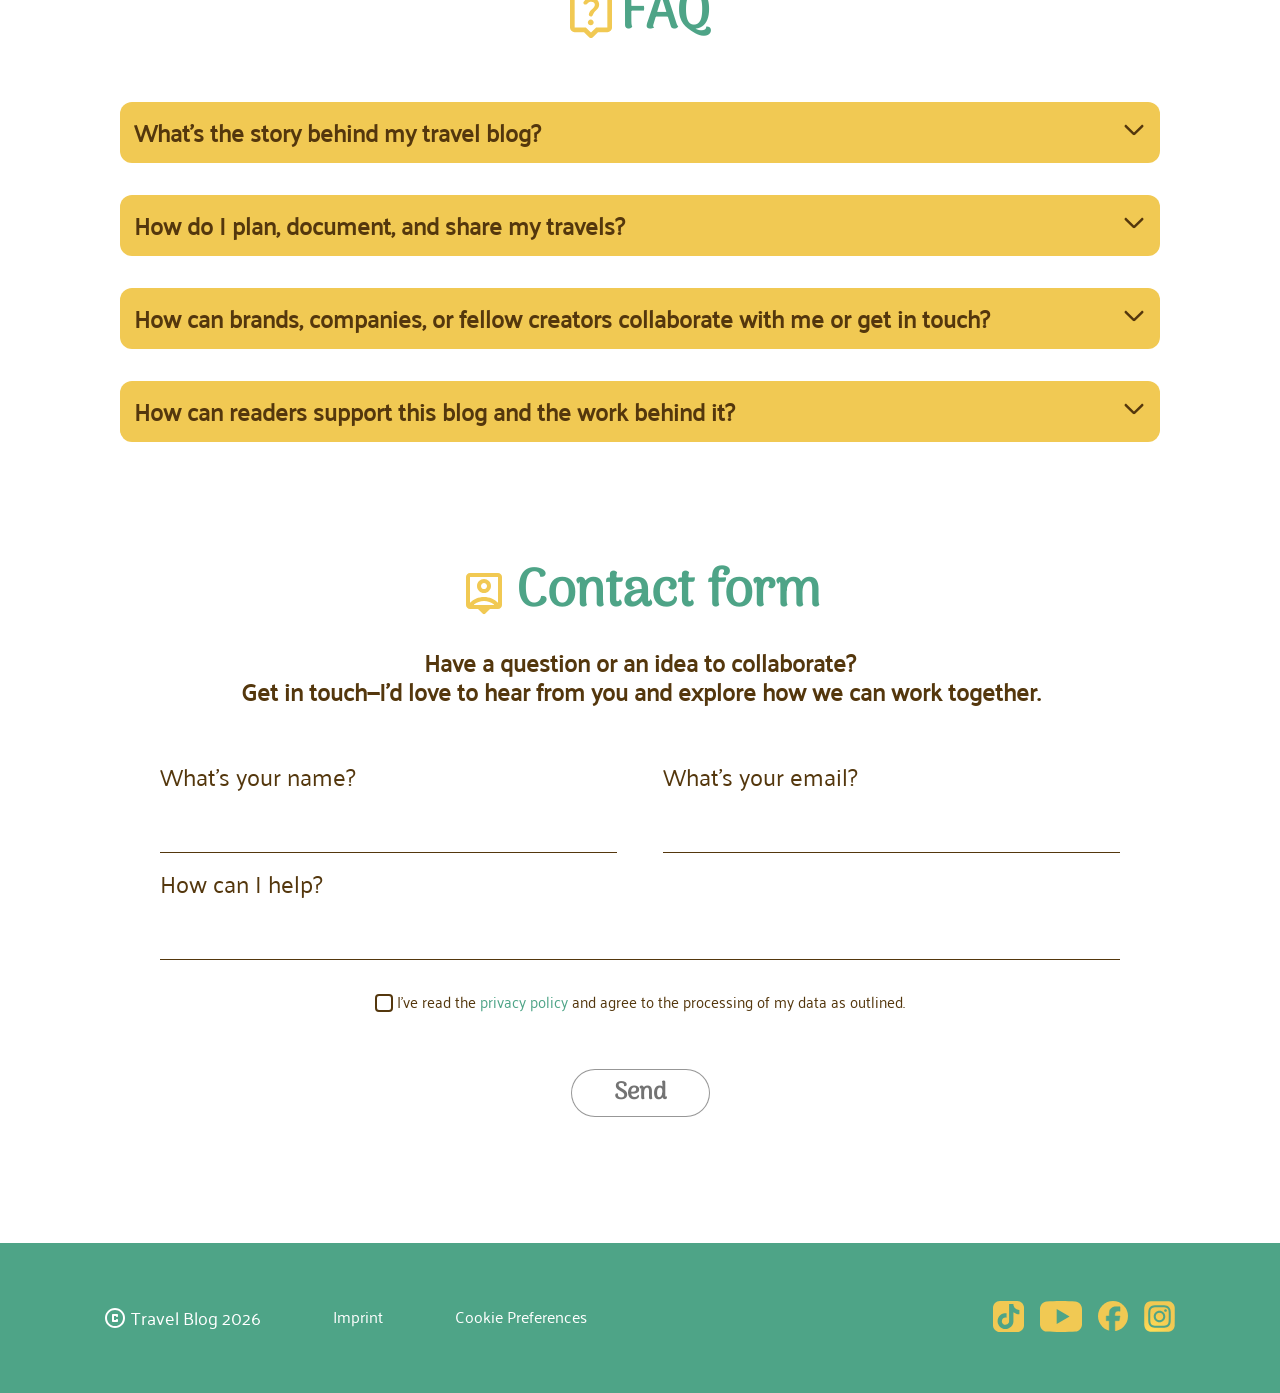
==== commit 941ac625: "Angefangen im Test-Ordner die Animation Responsive zu machen." ====
--- a/index.html
+++ b/index.html
@@ -12,7 +12,7 @@
     <link rel="stylesheet" href="./css/highlights.css" />
     <link rel="stylesheet" href="./css/header.css" />
     <link rel="stylesheet" href="./css/footer.css" />
-    <link rel="stylesheet" href="./css/animation.css" />    
+    <link rel="stylesheet" href="./css/animation.css" />
   </head>
   <body>
     <input type="radio" id="one" name="slider" checked />
@@ -32,16 +32,20 @@
         <img id="yellow-bg" src="./assets/img/Property.png" alt="" />
         <img id="yellow-curved" src="./assets/img/Vector_16.png" alt="" />
         <img id="yellow-big-curved" src="./assets/Vector_17.png" alt="" />
-        <img class="title-image" src="./assets/img/header photo.png" alt="stimmungsvolles Urlaubsbild" />
+        <img
+          class="title-image"
+          src="./assets/img/header photo.png"
+          alt="stimmungsvolles Urlaubsbild"
+        />
         <img class="title-overlay" src="./assets/img/overlay.png" alt="verblendung für text" />
         <img id="symbol" class="eyecatcher" src="./assets/img/Circle.png" alt="eyecatcher" />
-        <img class="turkey" src="./assets/img/turkey.svg" alt="tuerkische fahne" />        
+        <img class="turkey" src="./assets/img/turkey.svg" alt="tuerkische fahne" />
         <div class="title-text">
           <h1>Cappadocia</h1>
-          <div>
+          <p>
             From sunrise balloons to hidden cave dwellings, every moment feels unreal in the best
             way.
-          </div>
+          </p>
         </div>
       </div>
     </section>
--- a/css/title.css
+++ b/css/title.css
@@ -1,205 +1,197 @@
-
 .title-section {
-    display: flex;
-    flex-direction: row;
-    justify-content: center;
-    height: 603px;
-    padding: 0px calc(50% - 720px) 88px calc(50% - 720px);
-    overflow: hidden;    
+  display: flex;
+  flex-direction: row;
+  justify-content: center;
+  height: 603px;
+  padding: 0px calc(50% - 720px) 88px calc(50% - 720px);
+  overflow: hidden;
 }
 
 .title {
-    position: relative;
-    display: flex;
-    width: 1440px;
-    height: 515px;
-    flex-shrink: 0; /* erhält die Breite in einem Flexbox-Container */
-    
+  position: relative;
+  display: flex;
+  width: 1440px;
+  height: 515px;
+  flex-shrink: 0; /* erhält die Breite in einem Flexbox-Container */
 }
 
 .title-image {
-    position: absolute;
-    right: 0px;
-    height: 515px;
+  position: absolute;
+  right: 0px;
+  height: 515px;
 }
 
 .title-overlay {
-    position: absolute;
-    top: 0;
-    left: 0;
-    z-index: 5; 
+  position: absolute;
+  top: 0;
+  left: 0;
+  z-index: 5;
 }
 
 .eyecatcher {
-    position: absolute;
-    top: 284px;
-    left: 444px;  
-    height: 160px;
-    width: 160px;
-    z-index: 30;
+  position: absolute;
+  top: 284px;
+  left: 444px;
+  height: 160px;
+  width: 160px;
+  z-index: 30;
 }
 
 .turkey {
-    position: absolute;
-    top: 338px;
-    left: 499px;  
-    height: 52px;
-    width: 52px;
-    z-index: 35;
-    opacity: 0;
+  position: absolute;
+  top: 338px;
+  left: 499px;
+  height: 52px;
+  width: 52px;
+  z-index: 35;
+  opacity: 0;
 }
 
 .title-text {
-    position: absolute;
-    display: flex;
-    flex-direction: column;
-    gap: 32px;
-    top: 143px;
-    left: calc(104px + 450px);
-    height: 277px;
-    width: 345px;
-    z-index: 25;
+  position: absolute;
+  display: flex;
+  flex-direction: column;
+  gap: 32px;
+  top: 143px;
+  left: calc(104px + 450px);
+  height: 277px;
+  width: 345px;
+  z-index: 25;
 }
 
 .title-text > h1 {
-    font-family: Arima;
-    font-weight: 700;
-    font-size: 60px;
-    line-height: 120%;
-    letter-spacing: 0%;
-    color: #54370D;
+  font-family: Arima;
+  font-weight: 700;
+  font-size: 60px;
+  line-height: 120%;
+  letter-spacing: 0%;
+  color: #54370d;
 }
 
-.title-text > div {
-    font-family: Palanquin;
-    font-weight: 500;
-    font-size: 28px;
-    line-height: 110%;
-    color: #54370D;
+.title-text > p {
+  font-family: Palanquin;
+  font-weight: 500;
+  font-size: 28px;
+  line-height: 110%;
+  color: #54370d;
 }
 
+@media screen and (max-width: 640px) {
+  .title-text {
+    display: none;
+  }
 
+  .title-image {
+    right: 135px;
+  }
 
-@media screen and (max-width: 640px) {
+  .title-overlay {
+    left: 400px;
+    height: 299px;
+  }
 
-    .title-text {
-        display: none;
-    }
-
-    .title-image {
-        right: 135px;
-    }
-
-    .title-overlay {
-        left: 400px;
-        height: 299px;
-    }
-
-    .eyecatcher {
-        left: 604px;  
-        top: 71px;
-    }  
+  .eyecatcher {
+    left: 604px;
+    top: 71px;
+  }
 }
 
 @media screen and (min-width: 641px) and (max-width: 859px) {
-    .title-section {
-        width: 100%;
-        padding: 0px 0px 88px 0px;
-    }
+  .title-section {
+    width: 100%;
+    padding: 0px 0px 88px 0px;
+  }
 
-    .title-text {
-        display: none;
-    }  
+  .title-text {
+    display: none;
+  }
 
-    .title-image {
-        right: 230px;
-    }
+  .title-image {
+    right: 230px;
+  }
 
-    .title-overlay {
-        left: 250px;
-        height: 299px;
-    }
+  .title-overlay {
+    left: 250px;
+    height: 299px;
+  }
 
-    .eyecatcher {
-        left: 454px;  
-        top: 71px;
-    }
+  .eyecatcher {
+    left: 454px;
+    top: 71px;
+  }
 }
 
+@media screen and (min-width: 860px) and (max-width: 1045px) {
+  .title-section {
+    width: 100%;
+    padding: 0px 0px 88px 0px;
+  }
 
-@media screen and (min-width: 860px) and (max-width: 1045px) {
+  .title {
+    flex-shrink: 1; /* erhält die Breite in einem Flexbox-Container */
+  }
 
-    .title-section {
-        width: 100%;
-        padding: 0px 0px 88px 0px;
-    }
+  .title-image {
+    right: -100px;
+  }
 
-    .title {
-        flex-shrink: 1; /* erhält die Breite in einem Flexbox-Container */
-    }
+  .title-text {
+    top: 80px;
+    left: 10px;
+    width: 250px;
+  }
 
-    .title-image {
-        right: -100px;
-    }
+  .title-text > h1 {
+    font-size: 40px;
+  }
 
-    .title-text {
-        top: 80px;
-        left: 10px;
-        width: 250px;                
-    }    
+  .title-text > div {
+    font-size: 20px;
+  }
 
-    .title-text > h1 {
-        font-size: 40px;
-    }
+  .title-overlay {
+    top: 0;
+    left: -100px;
+    height: 80%;
+  }
 
-    .title-text > div {
-        font-size: 20px;
-    }
-
-    .title-overlay {
-        top: 0;
-        left: -100px;
-        height: 80%;        
-    }
-
-    .eyecatcher {
-        top: 180px;
-        left: 250px;  
-    }
+  .eyecatcher {
+    top: 180px;
+    left: 250px;
+  }
 }
 
+@media screen and (min-width: 1046px) and (max-width: 1250px) {
+  .title-section {
+    width: 100%;
+    padding: 0px 0px 88px 0px;
+  }
 
-@media screen and (min-width: 1046px) and (max-width: 1250px) {
-    .title-section {
-        width: 100%;
-        padding: 0px 0px 88px 0px;
-    }
+  .title {
+    flex-shrink: 1; /* erhält die Breite in einem Flexbox-Container */
+  }
 
-    .title {
-        flex-shrink: 1; /* erhält die Breite in einem Flexbox-Container */
-    }
+  .title-image {
+    right: -100px;
+  }
 
-    .title-image {
-        right: -100px;
-    }
+  .title-text {
+    left: 10px;
+  }
 
-    .title-text {
-        left: 10px;
-    }    
+  .title-overlay {
+    top: 0;
+    left: -100px;
+  }
 
-    .title-overlay {
-        top: 0;
-        left: -100px;
-    }
-
-    .eyecatcher {
-        left: 344px;  
-    }
+  .eyecatcher {
+    left: 344px;
+  }
 }
 
 @media screen and (min-width: 1251px) and (max-width: 1440px) {
-    .title-section {
-        width: 100%;
-        padding: 0px 0px 88px 0px;
-    }
-}+  .title-section {
+    width: 100%;
+    padding: 0px 0px 88px 0px;
+  }
+}
--- a/css/animation.css
+++ b/css/animation.css
@@ -42,17 +42,17 @@
 }
 
 #symbol {
-  opacity: 0;  
+  opacity: 0;
   animation-name: move-in-eyecatcher;
   animation-duration: 3s;
   animation-fill-mode: forwards;
 
   animation-name: move-in-eyecatcher, drehen;
-  animation-duration: 3s, 6s;
+  animation-duration: 3s, 12s;
   animation-delay: 0s, 3s; /* <-- Verzögert die 2. Animation um 2 Sekunden */
   animation-iteration-count: 1, infinite;
-  animation-timing-function: ease-in-out, linear;  
-  animation-fill-mode: forwards, forwards;  
+  animation-timing-function: ease-in-out, linear;
+  animation-fill-mode: forwards, forwards;
 }
 
 .title-image {
@@ -60,9 +60,8 @@
 }
 
 .turkey {
-    animation: overblend 3s forwards;
-}
-
+  animation: overblend 3s forwards;
+}
 
 @keyframes move-in-h1 {
   0% {
@@ -82,132 +81,150 @@
   }
 }
 
-@keyframes move-in-div {
-  0% {
-    transform: translateY(0px);
-    opacity: 0;
-  }
-  15% {
-    transform: translateY(0px);
-    opacity: 0;
-  }
-  35% {
-    transform: translateY(0px);
-    opacity: 1;    
-  }
-  60% {
-    transform: translateX(-450px);
-    opacity: 1;    
-  }
-  100% {
-    transform: translateX(-450px);
-    opacity: 1;    
-  }
-}
-
-@keyframes yellow-bg {
-  0%,
-  35% {
-    opacity: 1;
-    transform: translateX(0px);
-  }
-
-  60% {
-    opacity: 1;
-    transform: translateX(-1800px);
-  }
-  65% {
-    opacity: 0;
-  }
-  100% {
-    opacity: 0;
-    transform: translateX(-800px);
-    transform: translateY(-800px);
-  }
-}
-
-@keyframes yellow-curved {
-  60% {
-    opacity: 1;
-    transform: translateX(-1060px);
-  }
-  75% {
-    opacity: 1;
-  }
-  100% {
-    opacity: 1;
-    transform: translateX(-2000px);
-  }
-}
-
-
-@keyframes yellow-big-curved {
-  60% {
-    transform: translateX(-450px);
-    opacity: 1;
-  }
-  75% {
-    transform: translateX(-450px);
-    opacity: 1;
-  }
-  100% {
-    transform: translateX(-450px);
-    opacity: 1;
-  }
-}
-
-@keyframes move-in-eyecatcher {
-  0% {
-    transform: translateY(300px) translateX(-50px);
-    opacity: 0;
-  }
-  60% {
-    transform: translateY(300px) translateX(-50px);
-    opacity: 0;
-  }
-  80% {
-    transform: translateY(0px) translateX(0px);    
-    opacity: 1;    
-  }
-  100% {
-    transform: translateY(0px) translateX(0px);        
-    opacity: 1;        
-  }
-}
-
-@keyframes drehen {
-  from {
-    transform: rotate(0deg);
-  }
-  to {
-    transform: rotate(360deg);
-  }
-}
-
-@keyframes overblend {
-  0% {
-    opacity: 0;
-  }
-  90% {
-    opacity: 0;
-  }
-  100% {
-    opacity: 1;
-  }
-}
-
-@keyframes zoom {
-  60% {
-    transform: scale(0.9)
-  }
-  65% {
-    transform: scale(0.9)
-  }
-  100% {
-    transform: scale(1.0)
-  }  
-}
-
+@media screen and (min-width: 768px) {
+  @keyframes move-in-h1 {
+    0% {
+      transform: translateY(300px);
+    }
+    25% {
+      transform: translateY(0px);
+    }
+    35% {
+      transform: translateY(0px);
+    }
+    60% {
+      transform: translateX(-450px);
+    }
+    100% {
+      transform: translateX(-450px);
+    }
+  }
+
+  @keyframes move-in-div {
+    0% {
+      transform: translateY(0px);
+      opacity: 0;
+    }
+    15% {
+      transform: translateY(0px);
+      opacity: 0;
+    }
+    35% {
+      transform: translateY(0px);
+      opacity: 1;
+    }
+    60% {
+      transform: translateX(-450px);
+      opacity: 1;
+    }
+    100% {
+      transform: translateX(-450px);
+      opacity: 1;
+    }
+  }
+
+  @keyframes yellow-bg {
+    0%,
+    35% {
+      opacity: 1;
+      transform: translateX(0px);
+    }
+
+    60% {
+      opacity: 1;
+      transform: translateX(-1800px);
+    }
+    65% {
+      opacity: 0;
+    }
+    100% {
+      opacity: 0;
+      transform: translateX(-800px);
+      transform: translateY(-800px);
+    }
+  }
+
+  @keyframes yellow-curved {
+    60% {
+      opacity: 1;
+      transform: translateX(-1060px);
+    }
+    75% {
+      opacity: 1;
+    }
+    100% {
+      opacity: 1;
+      transform: translateX(-2000px);
+    }
+  }
+
+  @keyframes yellow-big-curved {
+    60% {
+      transform: translateX(-450px);
+      opacity: 1;
+    }
+    75% {
+      transform: translateX(-450px);
+      opacity: 1;
+    }
+    100% {
+      transform: translateX(-450px);
+      opacity: 1;
+    }
+  }
+
+  @keyframes move-in-eyecatcher {
+    0% {
+      transform: translateY(300px) translateX(-50px);
+      opacity: 0;
+    }
+    60% {
+      transform: translateY(300px) translateX(-50px);
+      opacity: 0;
+    }
+    80% {
+      transform: translateY(0px) translateX(0px);
+      opacity: 1;
+    }
+    100% {
+      transform: translateY(0px) translateX(0px);
+      opacity: 1;
+    }
+  }
+
+  @keyframes drehen {
+    from {
+      transform: rotate(0deg);
+    }
+    to {
+      transform: rotate(360deg);
+    }
+  }
+
+  @keyframes overblend {
+    0% {
+      opacity: 0;
+    }
+    90% {
+      opacity: 0;
+    }
+    100% {
+      opacity: 1;
+    }
+  }
+
+  @keyframes zoom {
+    60% {
+      transform: scale(0.9);
+    }
+    65% {
+      transform: scale(0.9);
+    }
+    100% {
+      transform: scale(1);
+    }
+  }
+}
 @media screen and (min-width: 1440px) {
   body {
     padding: 0px max(120px, calc(50% - 720px));
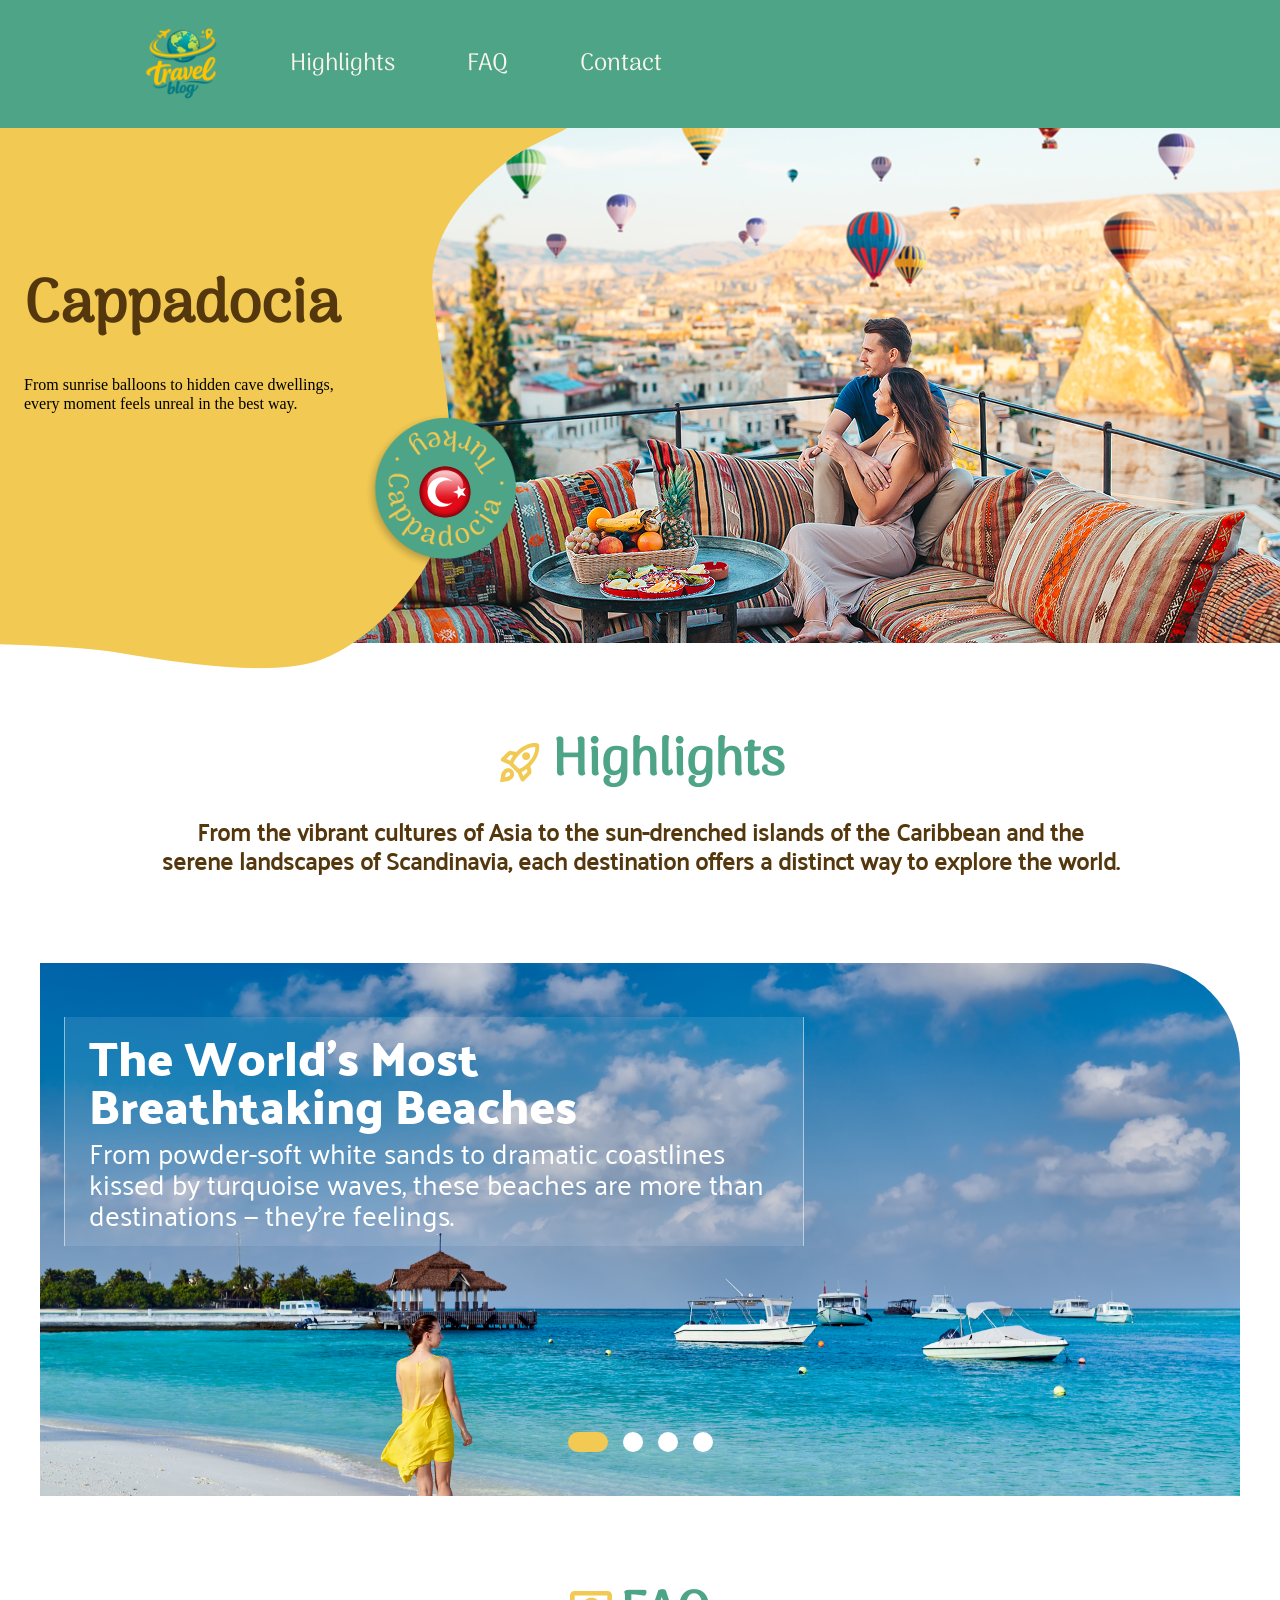
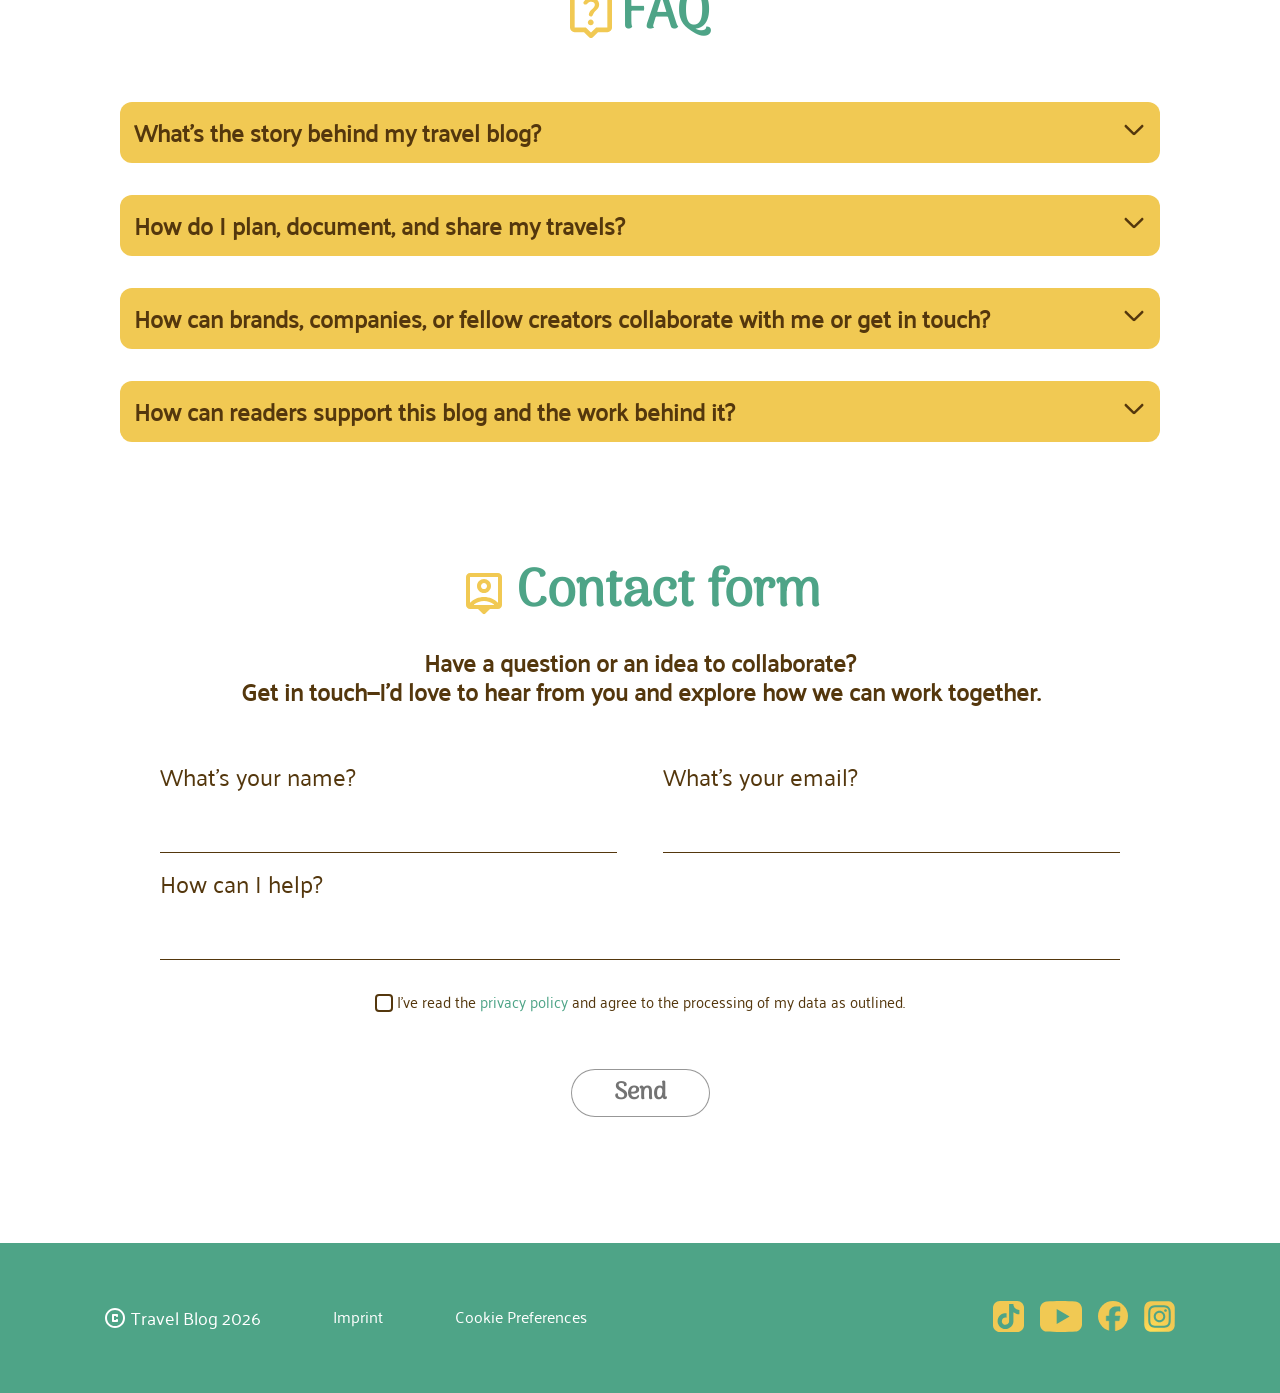
==== commit 636f4705: "Animation fertig" ====
--- a/index.html
+++ b/index.html
@@ -37,15 +37,28 @@
           src="./assets/img/header photo.png"
           alt="stimmungsvolles Urlaubsbild"
         />
-        <img class="title-overlay" src="./assets/img/overlay.png" alt="verblendung für text" />
-        <img id="symbol" class="eyecatcher" src="./assets/img/Circle.png" alt="eyecatcher" />
-        <img class="turkey" src="./assets/img/turkey.svg" alt="tuerkische fahne" />
+        <img
+          class="title-overlay"
+          src="./assets/img/overlay.png"
+          alt="verblendung für text"
+        />
+        <img
+          id="symbol"
+          class="eyecatcher"
+          src="./assets/img/Circle.png"
+          alt="eyecatcher"
+        />
+        <img
+          class="turkey"
+          src="./assets/img/turkey.svg"
+          alt="tuerkische fahne"
+        />
         <div class="title-text">
           <h1>Cappadocia</h1>
-          <p>
-            From sunrise balloons to hidden cave dwellings, every moment feels unreal in the best
-            way.
-          </p>
+          <div>
+            From sunrise balloons to hidden cave dwellings, every moment feels
+            unreal in the best way.
+          </div>
         </div>
       </div>
     </section>
@@ -56,9 +69,9 @@
           <h2>Highlights</h2>
         </div>
         <p>
-          From the vibrant cultures of Asia to the sun-drenched islands of the Caribbean and the
-          serene landscapes of Scandinavia, each destination offers a distinct way to explore the
-          world.
+          From the vibrant cultures of Asia to the sun-drenched islands of the
+          Caribbean and the serene landscapes of Scandinavia, each destination
+          offers a distinct way to explore the world.
         </p>
       </div>
       <div class="highlights">
@@ -74,11 +87,16 @@
               <div class="image-one highlight-title">
                 <h1>The World’s Most Breathtaking Beaches</h1>
                 <div>
-                  From powder-soft white sands to dramatic coastlines kissed by turquoise waves,
-                  these beaches are more than destinations — they’re feelings.
+                  From powder-soft white sands to dramatic coastlines kissed by
+                  turquoise waves, these beaches are more than destinations —
+                  they’re feelings.
                 </div>
               </div>
-              <img class="picture" src="./assets/img/Beach_5.jpg" alt="Bild mit Strand" />
+              <img
+                class="picture"
+                src="./assets/img/Beach_5.jpg"
+                alt="Bild mit Strand"
+              />
             </a>
           </div>
           <div class="highlight_element highlight_two">
@@ -86,11 +104,15 @@
               <div class="image-two highlight-title">
                 <h1>Copenhagen in 3 Days</h1>
                 <div>
-                  Discover Copenhagen, where historic charm meets modern design, vibrant cycling
-                  culture and waterfront living.
+                  Discover Copenhagen, where historic charm meets modern design,
+                  vibrant cycling culture and waterfront living.
                 </div>
               </div>
-              <img class="picture" src="./assets/img/Scandinavia.jpg" alt="Bild Scandinavia" />
+              <img
+                class="picture"
+                src="./assets/img/Scandinavia.jpg"
+                alt="Bild Scandinavia"
+              />
             </a>
           </div>
           <div class="highlight_element highlight_three">
@@ -98,15 +120,23 @@
               <div class="image-three highlight-title">
                 <h1>Pattaya Pulse:<br />Food, Sun and Neon Nights</h1>
                 <div>
-                  From bustling promenades to nearby islands, the city offers an energetic and
-                  diverse escape.
+                  From bustling promenades to nearby islands, the city offers an
+                  energetic and diverse escape.
                 </div>
               </div>
-              <img class="picture" src="./assets/img/pattaja.png" alt="Bild von Pattaya" />
+              <img
+                class="picture"
+                src="./assets/img/pattaja.png"
+                alt="Bild von Pattaya"
+              />
             </a>
           </div>
           <div class="highlight_element highlight_four">
-            <img class="picture" src="./assets/img/fuji.png" alt="Bild von Fuji" />
+            <img
+              class="picture"
+              src="./assets/img/fuji.png"
+              alt="Bild von Fuji"
+            />
           </div>
         </div>
       </div>
@@ -121,40 +151,47 @@
       <details>
         <summary>What’s the story behind my travel blog?</summary>
         <p>
-          It all started with a feeling of restlessness and a one-way ticket. I didn’t launch this
-          blog to showcase a flawless, curated life of luxury. I started it because I wanted to
-          capture the raw, unfiltered reality of exploring the world—the missed trains, the
-          breathtaking sunrises, the street food that changed my life, and the incredible people who
-          turned strangers into family.
+          It all started with a feeling of restlessness and a one-way ticket. I
+          didn’t launch this blog to showcase a flawless, curated life of
+          luxury. I started it because I wanted to capture the raw, unfiltered
+          reality of exploring the world—the missed trains, the breathtaking
+          sunrises, the street food that changed my life, and the incredible
+          people who turned strangers into family.
         </p>
       </details>
       <details>
         <summary>How do I plan, document, and share my travels?</summary>
         <p>
-          The best way to seamlessly plan, document, and share your travels is by combining digital
-          tools with proven frameworks. If you want to organize your next adventure efficiently—from
-          the initial idea to the final cherished memory—this structured, this three-step guide will
+          The best way to seamlessly plan, document, and share your travels is
+          by combining digital tools with proven frameworks. If you want to
+          organize your next adventure efficiently—from the initial idea to the
+          final cherished memory—this structured, this three-step guide will
           help you do just that.
         </p>
       </details>
       <details>
         <summary>
-          How can brands, companies, or fellow creators collaborate with me or get in touch?
+          How can brands, companies, or fellow creators collaborate with me or
+          get in touch?
         </summary>
         <p>
-          Are you a brand, company, or creator looking to collaborate? I’m always open to exciting
-          new projects, creative campaigns, and meaningful partnerships. The three level of how we
-          can connect are: Brand & Business Partnerships, Creator & Influencer Collaborations and
+          Are you a brand, company, or creator looking to collaborate? I’m
+          always open to exciting new projects, creative campaigns, and
+          meaningful partnerships. The three level of how we can connect are:
+          Brand & Business Partnerships, Creator & Influencer Collaborations and
           General Inquiries & Networking
         </p>
       </details>
       <details>
-        <summary>How can readers support this blog and the work behind it?</summary>
-        <p>
-          Your support keeps this blog alive and thriving! Creating high-quality content takes time,
-          research, and resources. If you find value in my work, the best ways you can support it is
-          to spread the word, to join the conversation, to stay connected by subscrition or even
-          engage on socials: Follow, like, and interact with my posts on other platforms.
+        <summary>
+          How can readers support this blog and the work behind it?
+        </summary>
+        <p>
+          Your support keeps this blog alive and thriving! Creating high-quality
+          content takes time, research, and resources. If you find value in my
+          work, the best ways you can support it is to spread the word, to join
+          the conversation, to stay connected by subscrition or even engage on
+          socials: Follow, like, and interact with my posts on other platforms.
         </p>
       </details>
     </section>
@@ -165,33 +202,38 @@
           <h2>Contact form</h2>
         </div>
         <p>
-          Have a question or an idea to collaborate?<br />Get in touch—I’d love to hear from you and
-          explore how we can work together.
+          Have a question or an idea to collaborate?<br />Get in touch—I’d love
+          to hear from you and explore how we can work together.
         </p>
       </div>
       <form action="">
         <div class="group">
           <div class="group-input">
             <label for="username">What's your name?</label>
-            <input type="text" id="username" />
+            <input type="text" id="username" required />
           </div>
           <div class="group-input">
             <label for="mail">What's your email?</label>
-            <input type="text" id="mail" />
+            <input type="text" id="mail" required />
           </div>
         </div>
         <div class="group">
           <div class="group-input">
             <label for="help">How can I help?</label>
-            <input type="text" id="help" />
+            <input type="text" id="help" required />
           </div>
         </div>
         <div class="confirm">
           <div>
-            <input class="blupp" type="checkbox" id="checker" />&nbsp;I've read the
-            <a href="">privacy policy</a> and agree to the processing of my data as outlined.
-          </div>
-          <input class="submit-button" type="button" value="Send" />
+            <input
+              class="blupp"
+              type="checkbox"
+              id="checker"
+              required
+            />&nbsp;I've read the <a href="">privacy policy</a> and agree to the
+            processing of my data as outlined.
+          </div>
+          <input class="submit-button" type="submit" value="Send" />
         </div>
       </form>
     </section>
@@ -229,7 +271,10 @@
         <img src="./assets/img/footer_Home.svg" alt="Bild für Home" />
       </a>
       <a href="./index.html#highlights">
-        <img src="./assets/img/footer_rocket_launch.svg" alt="Bild für Rackete" />
+        <img
+          src="./assets/img/footer_rocket_launch.svg"
+          alt="Bild für Rackete"
+        />
       </a>
       <a href="./index.html#faq">
         <img src="./assets/img/footer_live_help.svg" alt="icon instagramm" />
--- a/css/landing-page.css
+++ b/css/landing-page.css
@@ -61,7 +61,6 @@
     height: 48px;
     padding-right: 8px;
 }
-
 
 details {
     background-color: #F1C953;
@@ -120,6 +119,22 @@
   transform: rotate(180deg);
 }
 
+:root {
+  interpolate-size: allow-keywords;
+}
+
+details::details-content {
+  height: 0;
+  opacity: 0;
+  overflow: hidden;
+  transition: height 0.35s ease, opacity 0.35s ease, content-visibility 0.35s ease allow-discrete;
+}
+
+details[open]::details-content {
+  height: auto;
+  opacity: 1;
+}
+
 .contact-section {
     display: flex;
     flex-direction: column;
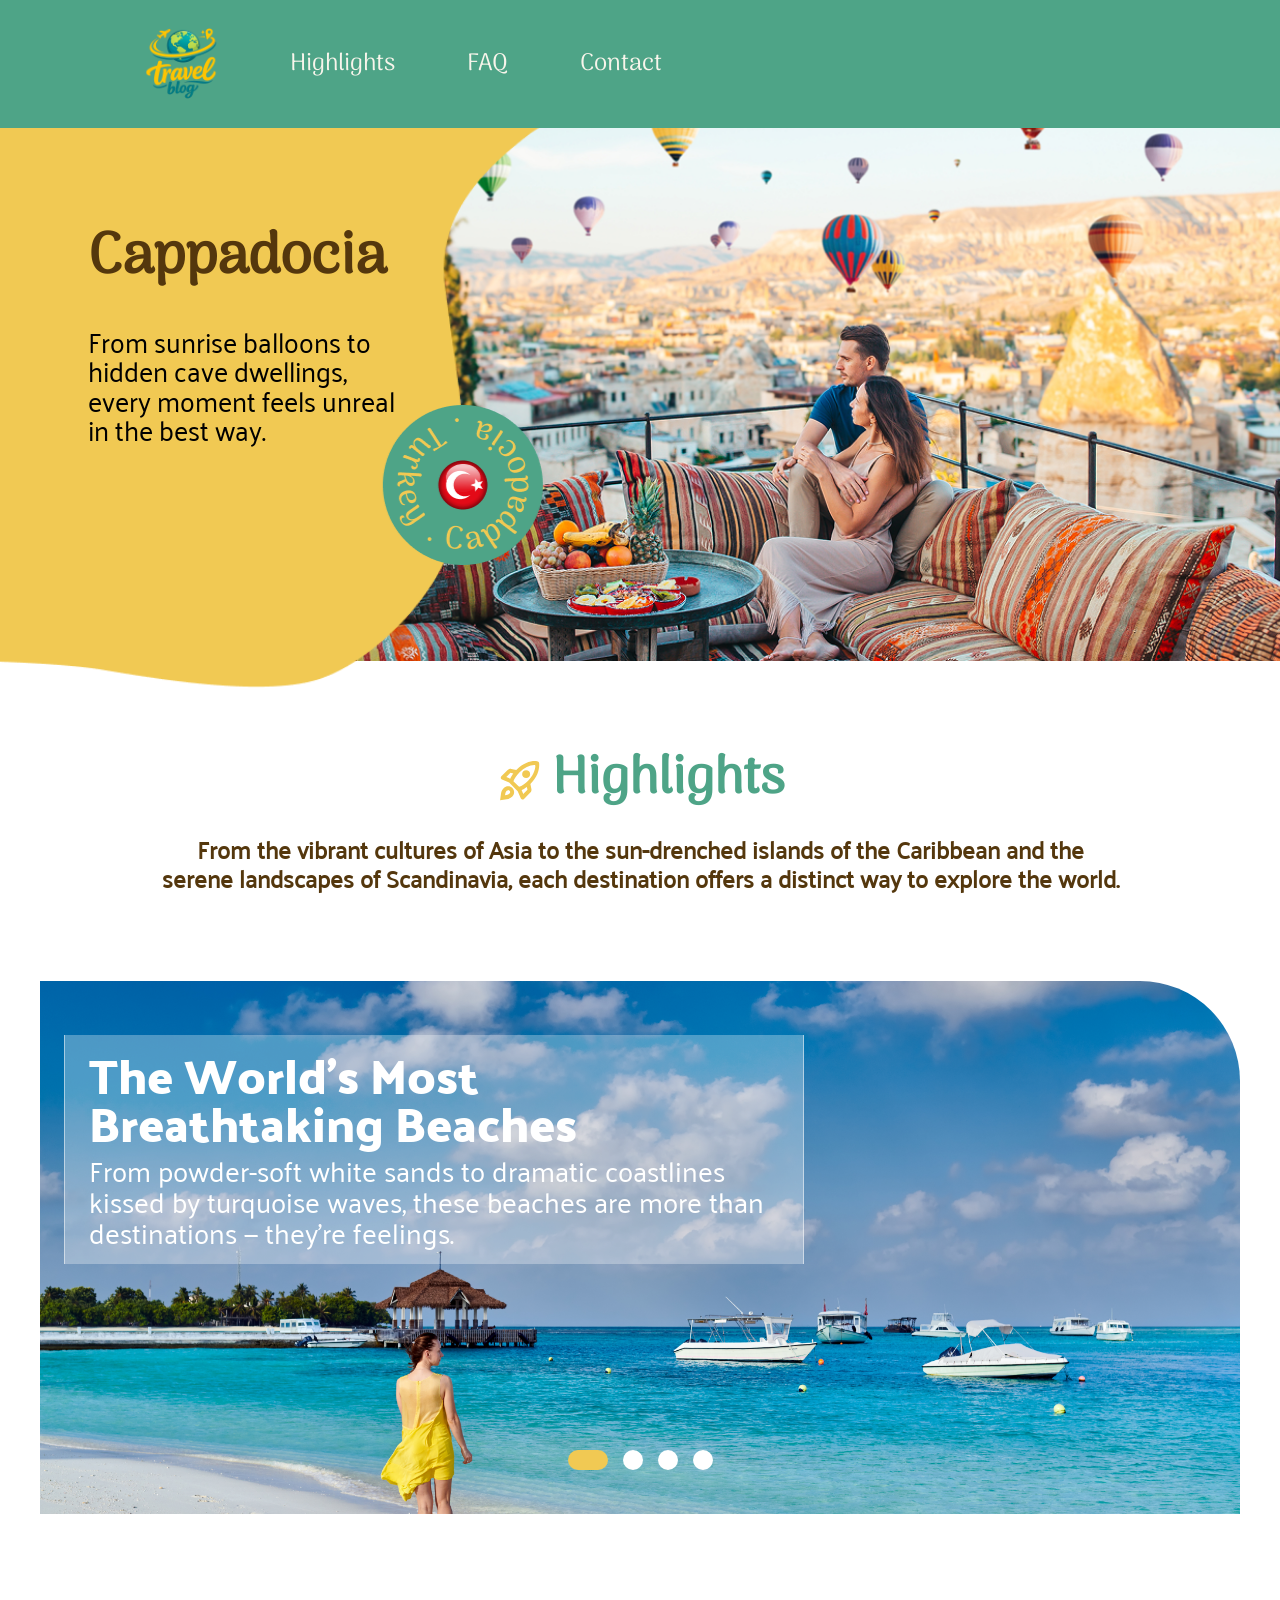
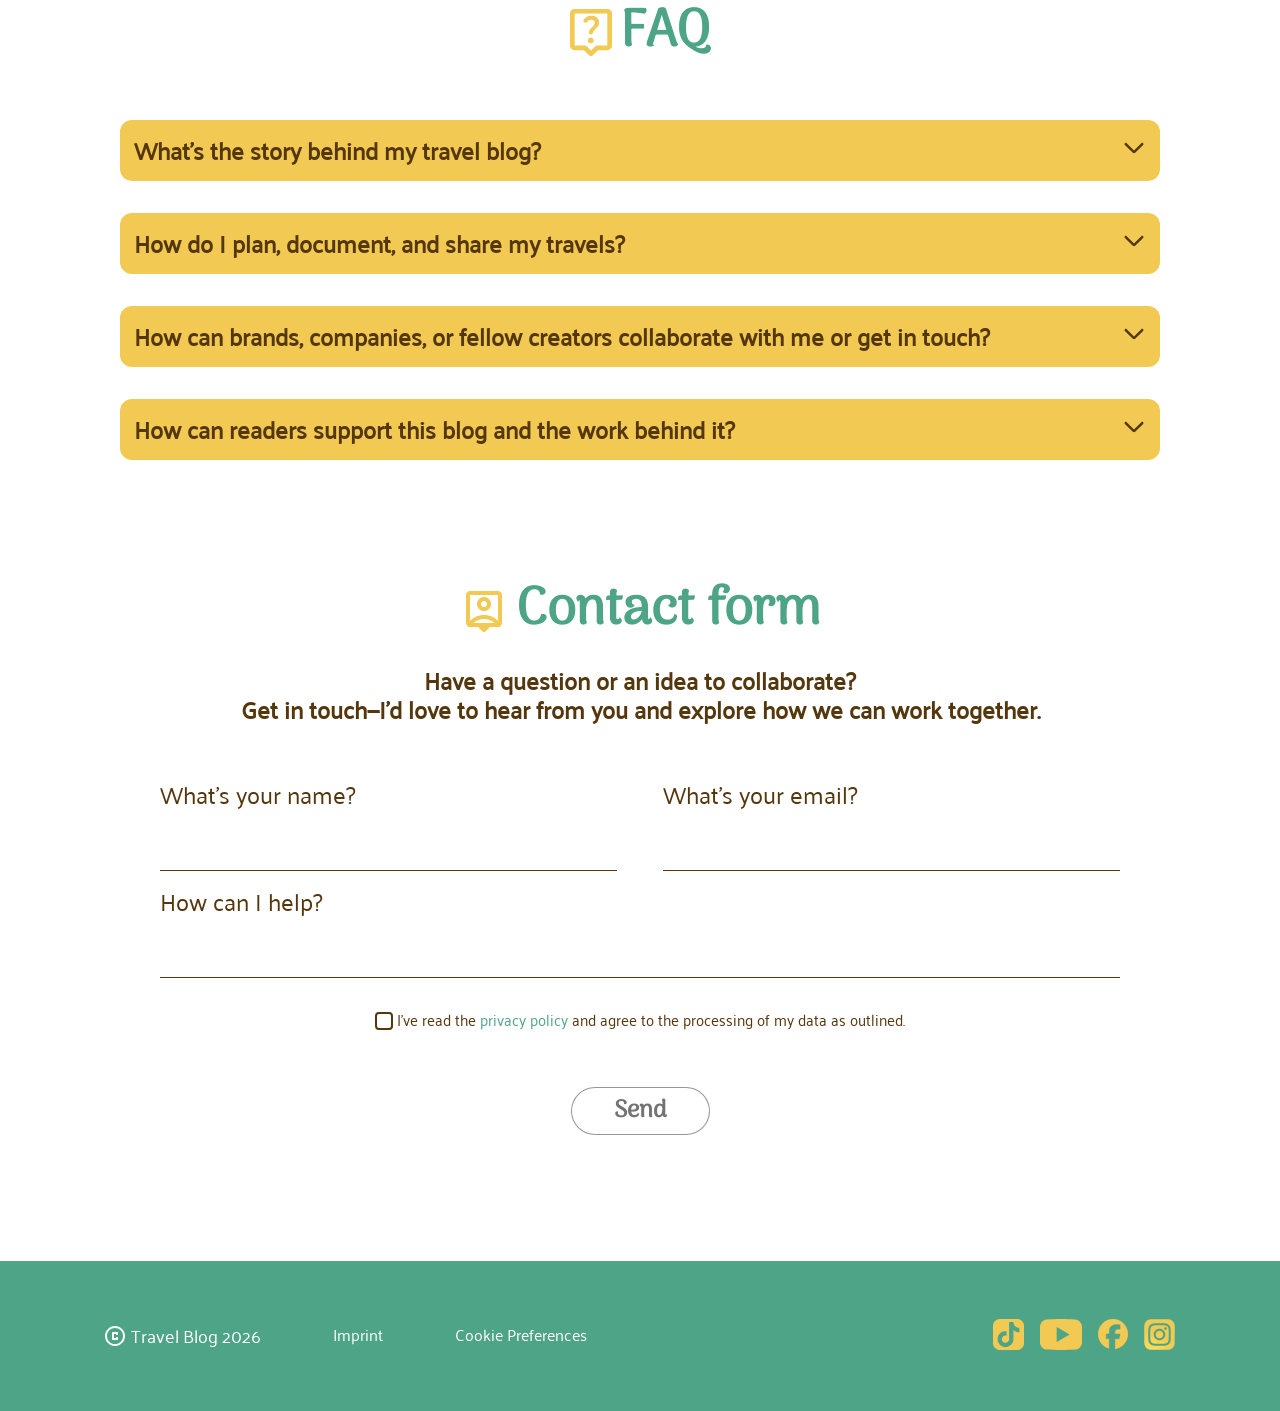
==== commit 28a0a62d: "Animation landing page 'gepimpt'" ====
--- a/index.html
+++ b/index.html
@@ -8,11 +8,11 @@
     <link rel="stylesheet" href="./css/main.css" />
     <link rel="stylesheet" href="./css/font.css" />
     <link rel="stylesheet" href="./css/landing-page.css" />
-    <link rel="stylesheet" href="./css/title.css" />
+    <link rel="stylesheet" href="./css/style.css" />
     <link rel="stylesheet" href="./css/highlights.css" />
     <link rel="stylesheet" href="./css/header.css" />
     <link rel="stylesheet" href="./css/footer.css" />
-    <link rel="stylesheet" href="./css/animation.css" />
+    <link rel="icon" sizes="32x32" href="./assets/img/logo-travel-blog.svg">
   </head>
   <body>
     <input type="radio" id="one" name="slider" checked />
@@ -27,39 +27,21 @@
         <a href="./index.html#contact">Contact</a>
       </div>
     </header>
-    <section class="title-section">
-      <div class="title">
-        <img id="yellow-bg" src="./assets/img/Property.png" alt="" />
-        <img id="yellow-curved" src="./assets/img/Vector_16.png" alt="" />
-        <img id="yellow-big-curved" src="./assets/Vector_17.png" alt="" />
-        <img
-          class="title-image"
-          src="./assets/img/header photo.png"
-          alt="stimmungsvolles Urlaubsbild"
-        />
-        <img
-          class="title-overlay"
-          src="./assets/img/overlay.png"
-          alt="verblendung für text"
-        />
-        <img
-          id="symbol"
-          class="eyecatcher"
-          src="./assets/img/Circle.png"
-          alt="eyecatcher"
-        />
-        <img
-          class="turkey"
-          src="./assets/img/turkey.svg"
-          alt="tuerkische fahne"
-        />
-        <div class="title-text">
-          <h1>Cappadocia</h1>
-          <div>
-            From sunrise balloons to hidden cave dwellings, every moment feels
-            unreal in the best way.
-          </div>
-        </div>
+    <section class="landing-section">
+      <img id="yellow-bg" src="./assets/img/Property.png" alt="" />
+      <img id="yellow-curved" src="./assets/img/Vector_16.png" alt="" />
+      <img id="yellow-big-curved" src="./assets/img/Vector_17.png" alt="" />
+      <div class="caroussel">
+        <img src="./assets/img/Ellipse.png" alt="" />
+        <img src="./assets/img/Flag.png" alt="" />
+        <img id="letters" src="./assets/img/letters.png" alt="" />
+      </div>
+
+      <div class="text-box">
+        <h2>Cappadocia</h2>
+        <p>
+          From sunrise balloons to hidden cave dwellings, every moment feels unreal in the best way.
+        </p>
       </div>
     </section>
     <section id="highlights" class="highlight-section">
@@ -132,6 +114,12 @@
             </a>
           </div>
           <div class="highlight_element highlight_four">
+              <div class="image-four highlight-title">
+                <h1>Mountain Fuji</h1>
+                <div>
+                  The most iconic mountain and an active volcano located about 100 kilometers southwest of Tokyo. Written with the characters for “wealth” and “samurai,” Fuji’s name evokes a sense of strength, honor, and enduring prestige.
+                </div>
+              </div>            
             <img
               class="picture"
               src="./assets/img/fuji.png"
--- a/css/landing-page.css
+++ b/css/landing-page.css
@@ -18,7 +18,7 @@
     justify-content: center;
     align-items: center;
     background-color: white;    
-    padding: 0px max(calc(50% - 720px), 160px) 88px max(calc(50% - 720px), 160px);
+    padding: 88px max(calc(50% - 720px), 160px) 88px max(calc(50% - 720px), 160px);
     overflow: hidden;      
 }
 
--- a/css/style.css
+++ b/css/style.css
@@ -0,0 +1,366 @@
+.landing-section {
+  width: 100%;
+  max-width: 1440px;
+  height: 533px;
+  clip-path: inset(0px 0px -200px 0px);
+
+  margin-left: max(0px, calc((100% - 1440px) / 2));
+  margin-right: max(0px, calc((100% - 1440px) / 2));  
+
+  background-image: url(../assets/img/cappadocia1.png);
+
+  background-position: clamp(65%, calc(57.857% + 2.2321vw), 90%) center;
+  background-repeat: no-repeat;
+  background-size: cover;
+
+  overflow-x: clip;
+  overflow-y: visible;
+
+  display: flex;
+  justify-content: center;
+  align-items: center;
+  position: relative;
+}
+
+.caroussel {
+  display: flex;
+  justify-content: center;
+  align-items: center;
+  opacity: 0;
+  position: absolute;
+}
+
+.caroussel img {
+  position: absolute;
+}
+
+#yellow-bg {
+  height: 110%;
+  position: absolute;
+  top: 0px;
+  animation: yellow-bg 5s ease-in-out forwards;
+  opacity: 1;
+}
+
+#yellow-curved {
+  height: 102%;
+  width: 942px;
+  position: absolute;
+  top: 0px;
+  left: 0px;  
+  animation: yellow-curved 5s ease-in-out forwards;
+  opacity: 0;
+}
+
+#yellow-big-curved {
+  height: 100%;
+  position: absolute;
+  top: 0px;
+  animation: yellow-big-curved 5s ease-in-out forwards;
+  opacity: 0;
+}
+
+#letters {
+  animation: letters 12s linear infinite;
+}
+
+.caroussel {
+  animation: caroussel 5s ease-in-out forwards;
+}
+
+.text-box {
+  width: clamp(220px, calc(184.286px + 11.161vw), 345px);
+  animation: text-box 5s ease-in-out forwards;
+
+  display: flex;
+  flex-direction: column;
+  gap: 32px;
+}
+
+.text-box h2 {
+  font-family: Arima;
+  font-weight: 700;
+  line-height: 120%;
+  letter-spacing: 0%;
+  color: #54370d;  
+  font-size: clamp(40px, calc(34.286px + 1.786vw), 60px);
+
+  animation: text-box-h2 5s ease-in-out forwards;
+  opacity: 0;
+}
+
+.text-box p {
+  animation: text-box-p 5s ease-in-out forwards;
+  opacity: 0;
+
+  font-family: Palanquin;
+  font-weight: 500;
+  font-style: Medium;
+  font-size: clamp(20px, calc(17.714px + 0.714vw), 28px);
+  line-height: 110%;
+  letter-spacing: 0%;  
+}
+
+@keyframes text-box {
+  0% {
+    transform: translateY(150px)
+      translateX(calc(-1 * clamp(0px, calc(25.714px - 1.786vw), 20px)));
+  }
+  15% {
+    transform: translateY(clamp(-30px, calc(-38.571px + 2.6786vw), 0px))
+      translateX(calc(-1 * clamp(0px, calc(25.714px - 1.786vw), 20px)));
+  }
+  30% {
+    transform: translateY(clamp(-30px, calc(-38.571px + 2.6786vw), 0px))
+      translateX(calc(-1 * clamp(0px, calc(25.714px - 1.786vw), 20px)));
+  }
+  60% {
+    transform: translateX(
+      calc(-1 * (clamp(20px, calc(-102.857px + 38.393vw), 450px)))
+    );
+  }
+  80% {
+    transform: translateX(
+      calc(-1 * (clamp(20px, calc(-102.857px + 38.393vw), 450px)))
+    );
+  }
+  100% {
+    transform: translateX(
+      calc(-1 * (clamp(20px, calc(-102.857px + 38.393vw), 450px)))
+    );
+  }
+}
+
+@keyframes text-box-h2 {
+  15% {
+    opacity: 1;
+  }
+  100% {
+    opacity: 1;
+  }
+}
+
+@keyframes text-box-p {
+  20% {
+    opacity: 0;
+  }
+
+  40% {
+    opacity: 1;
+  }
+  100% {
+    opacity: 1;
+  }
+}
+
+@keyframes yellow-bg {
+  0%,
+  30% {
+    opacity: 1;
+    transform: translateX(0px);
+  }
+
+  50% {
+    opacity: 1;
+    transform: translateX(clamp(-1200px, -83.33vw, -640px));
+  }
+
+  75% {
+    opacity: 0;
+  }
+
+  100% {
+    opacity: 0;
+    transform: translateX(clamp(-800px, -55.56vw, -426.67px))
+      translateY(clamp(-800px, -55.56vw, -426.67px));
+  }
+}
+
+@keyframes yellow-curved {
+  0% {
+    opacity: 1;
+    transform: translateX(clamp(533.33px, 69.44vw, 1000px));
+  }
+  20% {
+    opacity: 1;
+    transform: translateX(clamp(533.33px, 69.44vw, 1000px));
+  }
+  60% {
+    opacity: 1;
+    transform: translateX(clamp(-450px, -31.25vw, -240px));
+  }
+
+  80% {
+    opacity: 1;
+    transform: translateX(clamp(-1060px, -73.61vw, -565.33px));
+  }
+
+  100% {
+    opacity: 1;
+    transform: translateX(clamp(-2000px, -138.89vw, -1066.67px));
+  }
+}
+
+@keyframes yellow-big-curved {
+  60% {
+    opacity: 1;
+    transform: translateX(clamp(-450px, -31.25vw, -240px));
+  }
+  75% {
+    opacity: 1;
+    transform: translateX(clamp(-450px, -31.25vw, -240px)) scale(1.05);
+  }
+  100% {
+    opacity: 1;
+    transform: translateX(clamp(-450px, -31.25vw, -240px)) scale(1.1);
+  }
+}
+
+@keyframes caroussel {
+  0%,
+  75% {
+    opacity: 0;
+    transform: translateX(clamp(-300px, calc(214.29px - 35.714vw), -60px))
+      translateY(250px);
+  }
+
+  80% {
+    opacity: 0;
+    transform: translateX(clamp(-220px, calc(165.71px - 26.786vw), -40px))
+      translateY(clamp(-30px, calc(364.29px - 14.881vw), 150px));
+  }
+
+  90% {
+    transform: translateX(clamp(-220px, calc(165.71px - 26.786vw), -40px))
+      translateY(clamp(-30px, calc(364.29px - 14.881vw), 150px));
+  }
+
+  100% {
+    opacity: 1;
+    transform: translateX(clamp(-220px, calc(165.71px - 26.786vw), -40px))
+      translateY(clamp(-30px, calc(364.29px - 14.881vw), 150px));
+  }
+}
+
+@keyframes letters {
+  from {
+    transform: rotate(0deg);
+  }
+
+  to {
+    transform: rotate(360deg);
+  }
+}
+
+@media screen and (max-width: 768px) {
+
+.caroussel {
+  height: 160px;
+  width: 160px;
+  left: 100px;
+  top: -35px;
+}
+
+  @keyframes text-box {
+    0% {
+      opacity: 0;
+      transform: translateY(clamp(-30px, calc(-38.571px + 2.6786vw), 0px))
+        translateX(calc(-1 * clamp(0px, calc(25.714px - 1.786vw), 20px)));
+    }
+    20% {
+      opacity: 0;
+      transform: translateY(clamp(-30px, calc(-38.571px + 2.6786vw), 0px))
+        translateX(calc(-1 * clamp(0px, calc(25.714px - 1.786vw), 20px)));
+    }
+    40% {
+      opacity: 1;
+      transform: translateY(clamp(-30px, calc(-38.571px + 2.6786vw), 0px))
+        translateX(calc(-1 * clamp(0px, calc(25.714px - 1.786vw), 20px)));
+    }
+
+    60% {
+      opacity: 1;
+      transform: translateY(clamp(-30px, calc(-38.571px + 2.6786vw), 0px))
+        translateX(calc(-1 * clamp(0px, calc(25.714px - 1.786vw), 20px)));
+    }
+    80% {
+      opacity: 0;
+      transform: translateY(clamp(-30px, calc(-38.571px + 2.6786vw), 0px))
+        translateX(calc(-1 * clamp(0px, calc(25.714px - 1.786vw), 20px)));
+    }
+    100% {
+      opacity: 0;
+      transform: translateY(clamp(-30px, calc(-38.571px + 2.6786vw), 0px))
+        translateX(calc(-1 * clamp(0px, calc(25.714px - 1.786vw), 20px)));
+    }
+  }
+
+  @keyframes text-box-h2 {
+    0% {
+      opacity: 1;
+    }
+    100% {
+      opacity: 1;
+    }
+  }
+
+  @keyframes text-box-p {
+    0% {
+      opacity: 1;
+    }
+
+    100% {
+      opacity: 1;
+    }
+  }
+
+  @keyframes yellow-bg {
+    from {
+      opacity: 0;
+    }
+    to {
+      opacity: 0;
+    }
+  }
+
+  @keyframes yellow-curved {
+    from {
+      opacity: 0;
+    }
+    to {
+      opacity: 0;
+    }
+  }
+
+  @keyframes yellow-big-curved {
+    0% {
+      opacity: 1;
+      transform: translateX(-150px) translateY(-120px) scale(2);
+    }
+
+    20% {
+      opacity: 1;
+      transform: translateX(-150px) translateY(-120px) scale(2);
+    }
+
+    40% {
+      opacity: 1;
+      transform: translateX(-150px) translateY(-120px) scale(2);
+    }
+
+    60% {
+      opacity: 1;
+      transform: translateX(-150px) translateY(-120px) scale(1.1);
+    }
+
+    80% {
+      opacity: 1;
+      transform: translateX(-150px) translateY(-120px) scale(0.75);
+    }
+
+    100% {
+      opacity: 1;
+      transform: translateX(-150px) translateY(-120px) scale(0.75);
+    }
+  }
+}
--- a/css/highlights.css
+++ b/css/highlights.css
@@ -96,7 +96,12 @@
 .image-three {
     top: 215px !important;
     height: 200px !important;    
-    left: 38px;
+    left: clamp(14px, 24px, 38px);
+}
+
+.image-four {
+    height: 200px !important;    
+    left: clamp(14px, 24px, 38px);
 }
 
 .highlight-title {
@@ -111,7 +116,8 @@
     padding-top: 16px;
     padding-left: 24px;
     padding-right: 24px;
-    background-color: #ffffff1a;
+/*    background-color: #ffffff1a;*/
+    background-color: rgba(255, 255, 255, 0.3);    
     border-left: 1px solid #ffffff80;
     border-right: 1px solid #ffffff80;
 }
--- a/css/header.css
+++ b/css/header.css
@@ -7,6 +7,7 @@
   height: 128px;
   background-color: #4ea487;
   padding: 0px max(calc(50% - 720px), 160px) 0px max(calc(50% - 720px), 0px);
+  z-index: 100;
 }
 
 .nav-bar {
@@ -16,6 +17,7 @@
   align-items: center;
   gap: 72px;
   padding-left: 146px;
+  z-index: 101;  
 }
 
 .nav-bar > img {
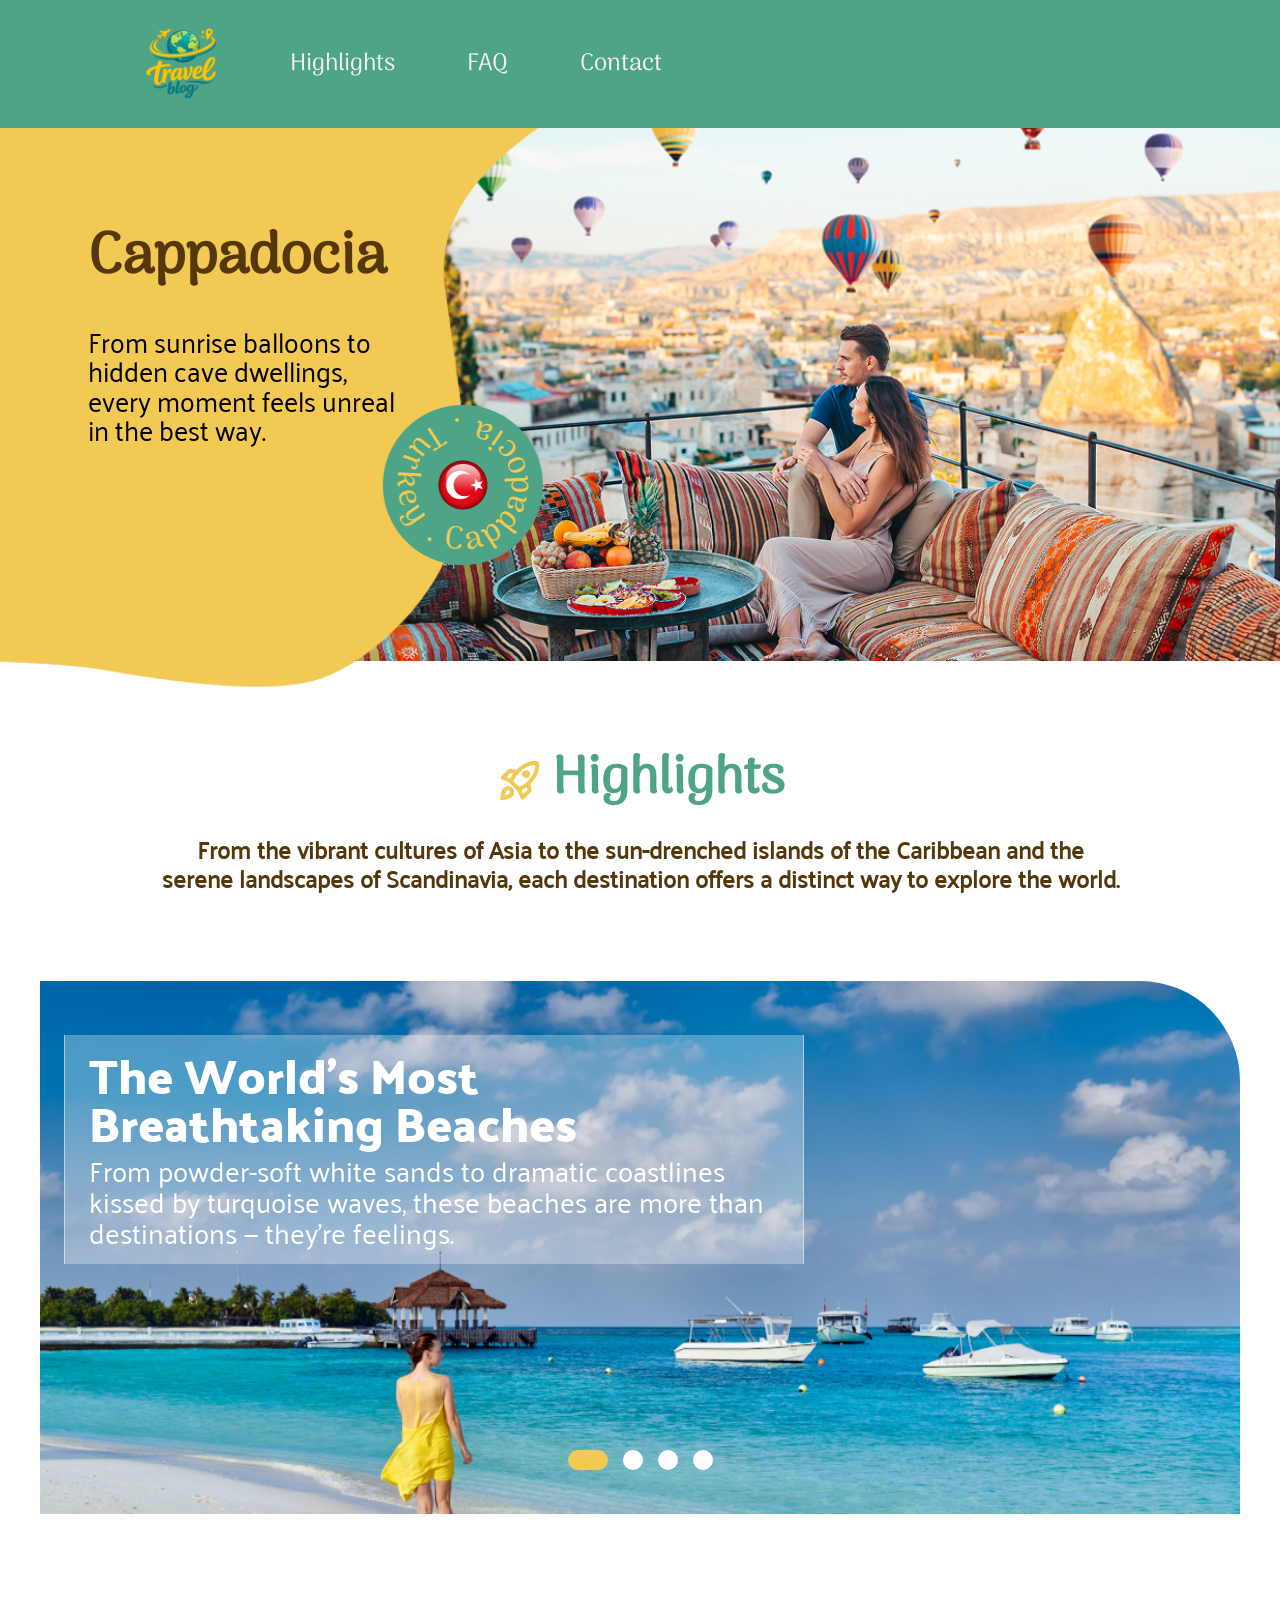
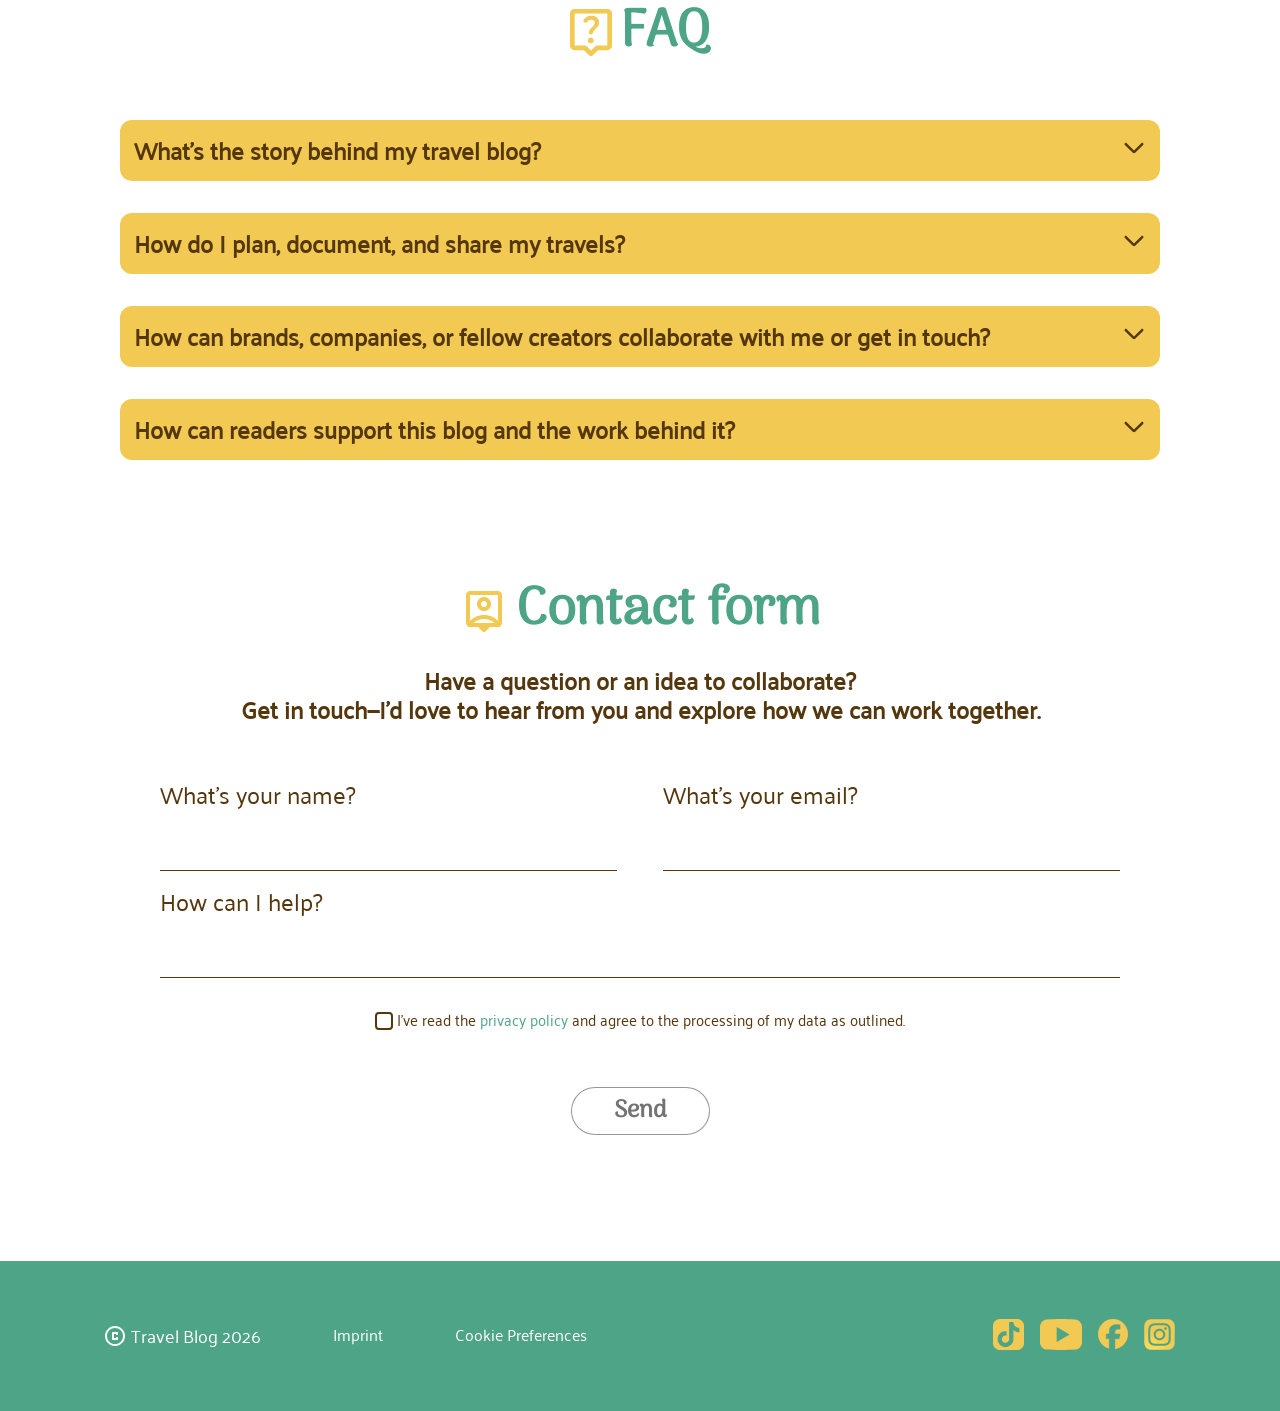
==== commit 417462b6: "Adding contact input validation" ====
--- a/index.html
+++ b/index.html
@@ -13,6 +13,7 @@
     <link rel="stylesheet" href="./css/header.css" />
     <link rel="stylesheet" href="./css/footer.css" />
     <link rel="icon" sizes="32x32" href="./assets/img/logo-travel-blog.svg">
+    <script src="./assets/js/submitBlocker.js" defer></script>
   </head>
   <body>
     <input type="radio" id="one" name="slider" checked />
@@ -194,21 +195,21 @@
           to hear from you and explore how we can work together.
         </p>
       </div>
-      <form action="">
+      <form id="formular" action="" novalidate>
         <div class="group">
           <div class="group-input">
             <label for="username">What's your name?</label>
-            <input type="text" id="username" required />
+            <input type="text" pattern=".{3,}" id="username" placeholder=" " required />
           </div>
           <div class="group-input">
             <label for="mail">What's your email?</label>
-            <input type="text" id="mail" required />
+            <input type="email" id="mail" placeholder=" " required />
           </div>
         </div>
         <div class="group">
           <div class="group-input">
             <label for="help">How can I help?</label>
-            <input type="text" id="help" required />
+            <input type="text" pattern=".{10,}" id="help" placeholder=" " required />
           </div>
         </div>
         <div class="confirm">
--- a/css/landing-page.css
+++ b/css/landing-page.css
@@ -177,6 +177,17 @@
     padding-top: 17px;
 }
 
+.group-input > input[type="email"] {
+    font-family: 'Palanquin';
+    color: #54370D;
+    font-size: 16px;
+    border: none;
+    border-bottom: 1px solid #54370D;
+    outline: none;
+    padding-bottom: 17px;
+    padding-top: 17px;
+}
+
 .confirm {
     display: flex;
     flex-direction: column;
@@ -226,6 +237,10 @@
     vertical-align: middle;
 }
 
+input {
+    transition: background-color 0.3s ease, border-color 0.3s ease
+}
+
 
 input[type="checkbox"] {
     -webkit-appearance: none;
@@ -256,6 +271,28 @@
   transform: scale(1);
 }
 
+input.animate-invalid {
+    animation: flash-blue 0.8s ease-in-out;
+}
+
+@keyframes flash-blue {
+    0% {
+        background-color: #ffffff;
+        border-color: #cccccc;
+    }
+    40% {
+        background-color: #bbebff;
+        border-color: #77d7ff;    
+    }
+    100% {
+        background-color: #ffffff;
+        border-color: #cccccc;
+    }
+}
+
+
+
+
 @media screen and (max-width: 789px) {
     section {
         padding-bottom: 80px;
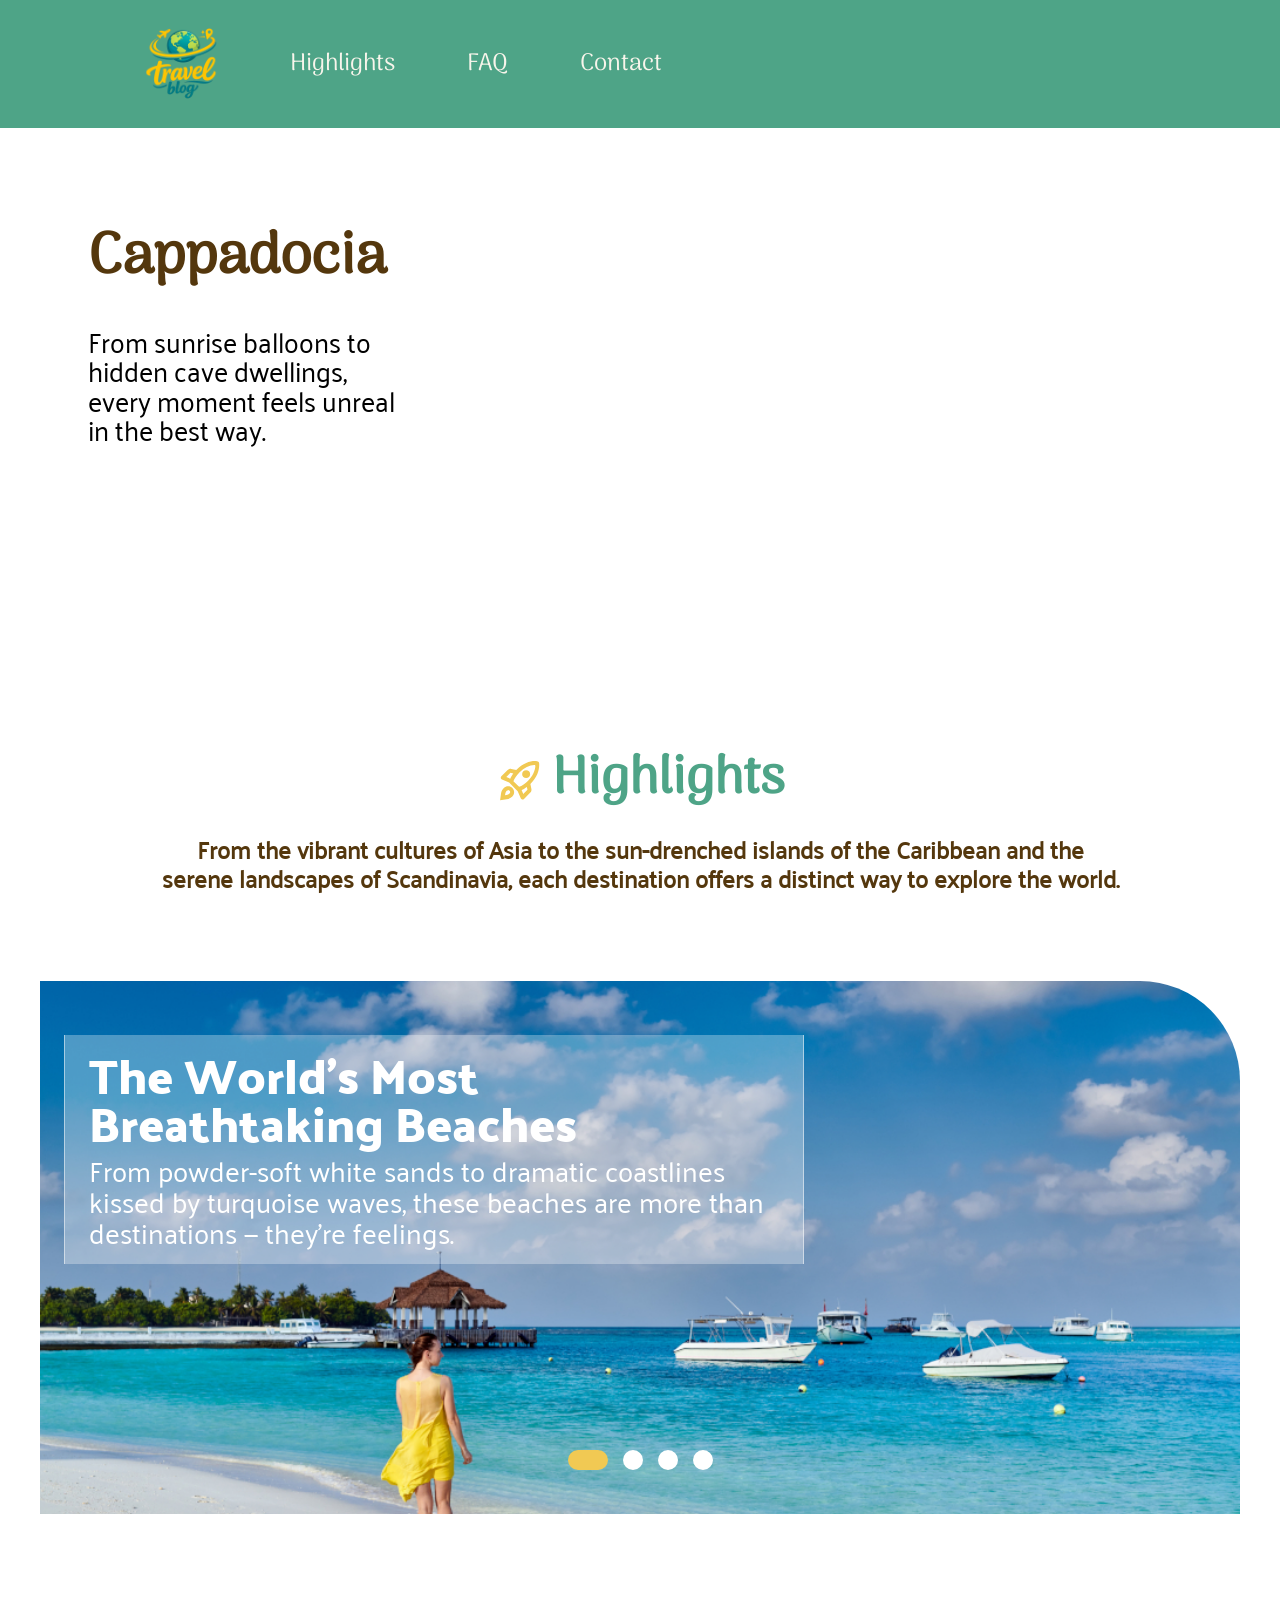
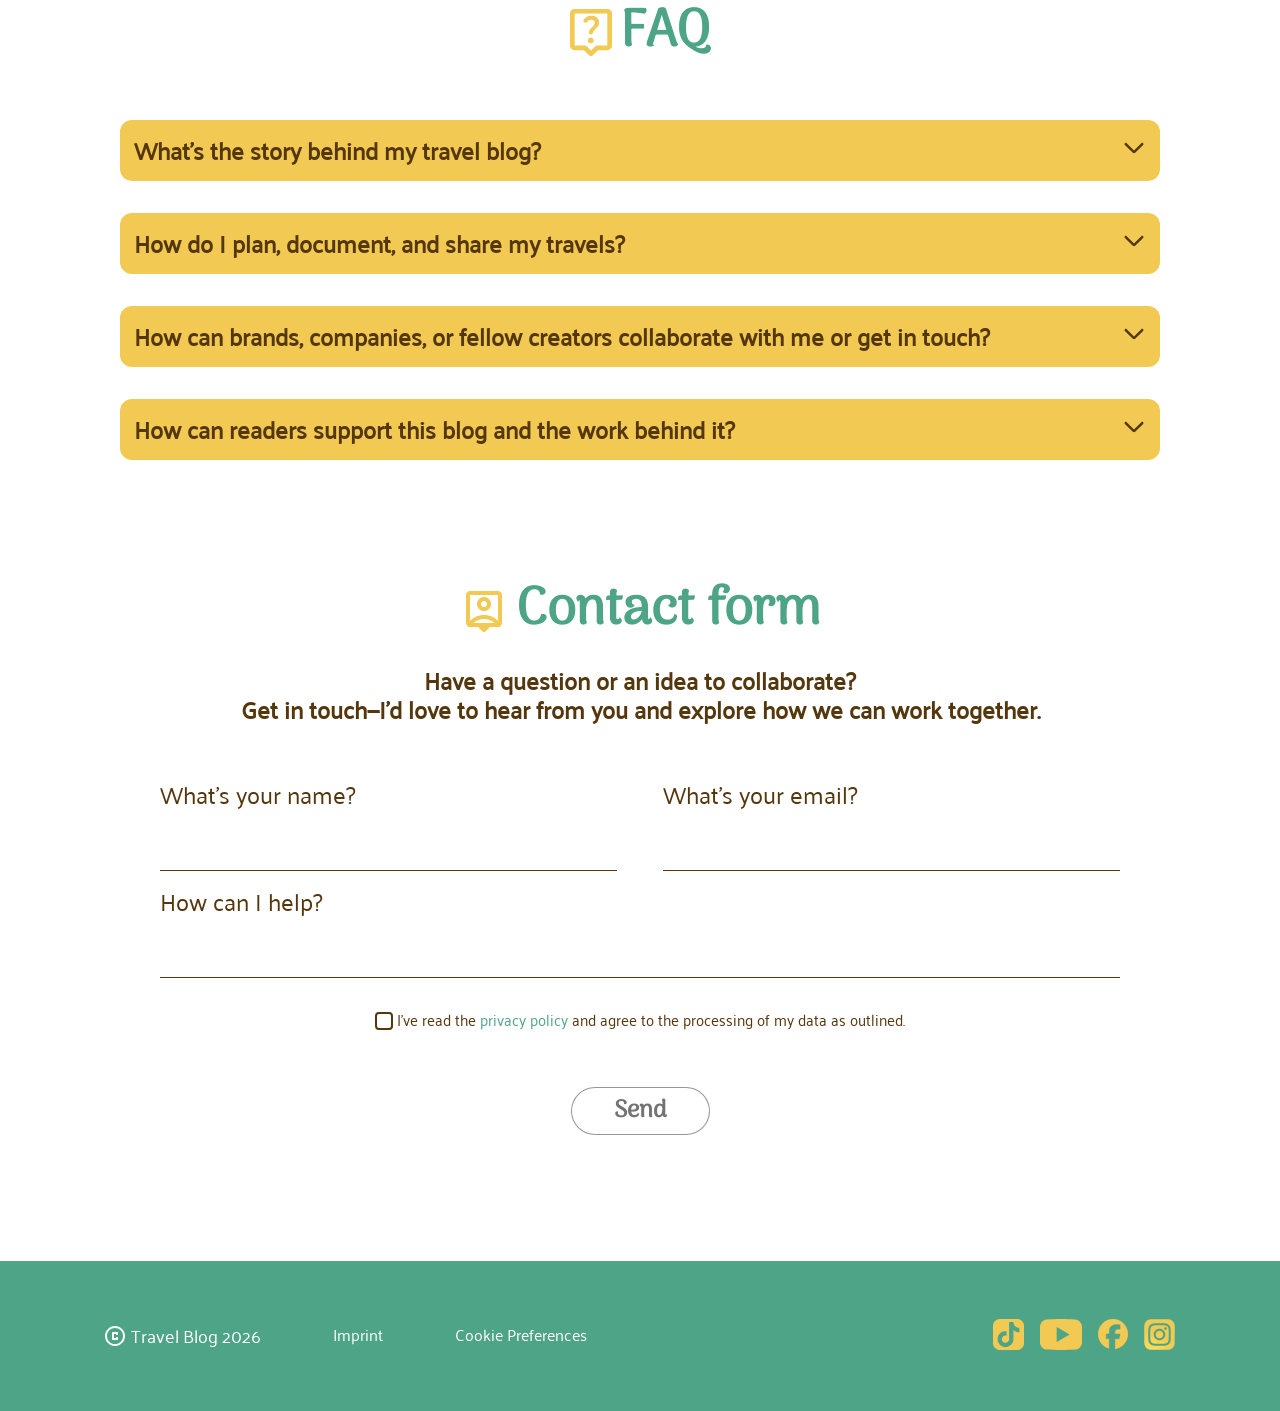
==== commit 089b54b9: "von Test Ordner in Projektordner verschoben" ====
--- a/index.html
+++ b/index.html
@@ -12,7 +12,7 @@
     <link rel="stylesheet" href="./css/highlights.css" />
     <link rel="stylesheet" href="./css/header.css" />
     <link rel="stylesheet" href="./css/footer.css" />
-    <link rel="icon" sizes="32x32" href="./assets/img/logo-travel-blog.svg">
+    <link rel="icon" sizes="32x32" href="./assets/img/logo-travel-blog.svg" />
     <script src="./assets/js/submitBlocker.js" defer></script>
   </head>
   <body>
@@ -29,19 +29,24 @@
       </div>
     </header>
     <section class="landing-section">
-      <img id="yellow-bg" src="./assets/img/Property.png" alt="" />
-      <img id="yellow-curved" src="./assets/img/Vector_16.png" alt="" />
-      <img id="yellow-big-curved" src="./assets/img/Vector_17.png" alt="" />
+      <img class="bg-image" src="./assets/cappadocia1.png" alt="" />
+      <div class="first-yellow">
+        <img id="yellow-bg" src="./assets/Vector_16.png" alt="" />
+        <img id="yellow-curved" src="./assets/Vector_18.png" alt="" />
+      </div>
+      <img id="yellow-big-curved" src="./assets/Vector_17.png" alt="" />
+
       <div class="caroussel">
-        <img src="./assets/img/Ellipse.png" alt="" />
-        <img src="./assets/img/Flag.png" alt="" />
-        <img id="letters" src="./assets/img/letters.png" alt="" />
+        <img src="./assets/Ellipse.png" alt="" />
+        <img src="./assets/Flag.png" alt="" />
+        <img id="letters" src="./assets/letters.png" alt="" />
       </div>
 
       <div class="text-box">
         <h2>Cappadocia</h2>
         <p>
-          From sunrise balloons to hidden cave dwellings, every moment feels unreal in the best way.
+          From sunrise balloons to hidden cave dwellings, every moment feels
+          unreal in the best way.
         </p>
       </div>
     </section>
@@ -115,12 +120,15 @@
             </a>
           </div>
           <div class="highlight_element highlight_four">
-              <div class="image-four highlight-title">
-                <h1>Mountain Fuji</h1>
-                <div>
-                  The most iconic mountain and an active volcano located about 100 kilometers southwest of Tokyo. Written with the characters for “wealth” and “samurai,” Fuji’s name evokes a sense of strength, honor, and enduring prestige.
-                </div>
-              </div>            
+            <div class="image-four highlight-title">
+              <h1>Mountain Fuji</h1>
+              <div>
+                The most iconic mountain and an active volcano located about 100
+                kilometers southwest of Tokyo. Written with the characters for
+                “wealth” and “samurai,” Fuji’s name evokes a sense of strength,
+                honor, and enduring prestige.
+              </div>
+            </div>
             <img
               class="picture"
               src="./assets/img/fuji.png"
@@ -199,7 +207,13 @@
         <div class="group">
           <div class="group-input">
             <label for="username">What's your name?</label>
-            <input type="text" pattern=".{3,}" id="username" placeholder=" " required />
+            <input
+              type="text"
+              pattern=".{3,}"
+              id="username"
+              placeholder=" "
+              required
+            />
           </div>
           <div class="group-input">
             <label for="mail">What's your email?</label>
@@ -209,7 +223,13 @@
         <div class="group">
           <div class="group-input">
             <label for="help">How can I help?</label>
-            <input type="text" pattern=".{10,}" id="help" placeholder=" " required />
+            <input
+              type="text"
+              pattern=".{10,}"
+              id="help"
+              placeholder=" "
+              required
+            />
           </div>
         </div>
         <div class="confirm">
--- a/css/style.css
+++ b/css/style.css
@@ -5,13 +5,7 @@
   clip-path: inset(0px 0px -200px 0px);
 
   margin-left: max(0px, calc((100% - 1440px) / 2));
-  margin-right: max(0px, calc((100% - 1440px) / 2));  
-
-  background-image: url(../assets/img/cappadocia1.png);
-
-  background-position: clamp(65%, calc(57.857% + 2.2321vw), 90%) center;
-  background-repeat: no-repeat;
-  background-size: cover;
+  margin-right: max(0px, calc((100% - 1440px) / 2));
 
   overflow-x: clip;
   overflow-y: visible;
@@ -47,7 +41,7 @@
   width: 942px;
   position: absolute;
   top: 0px;
-  left: 0px;  
+  left: 0px;
   animation: yellow-curved 5s ease-in-out forwards;
   opacity: 0;
 }
@@ -82,7 +76,7 @@
   font-weight: 700;
   line-height: 120%;
   letter-spacing: 0%;
-  color: #54370d;  
+  color: #54370d;
   font-size: clamp(40px, calc(34.286px + 1.786vw), 60px);
 
   animation: text-box-h2 5s ease-in-out forwards;
@@ -98,7 +92,7 @@
   font-style: Medium;
   font-size: clamp(20px, calc(17.714px + 0.714vw), 28px);
   line-height: 110%;
-  letter-spacing: 0%;  
+  letter-spacing: 0%;
 }
 
 @keyframes text-box {
@@ -253,13 +247,12 @@
 }
 
 @media screen and (max-width: 768px) {
-
-.caroussel {
-  height: 160px;
-  width: 160px;
-  left: 100px;
-  top: -35px;
-}
+  .caroussel {
+    height: 160px;
+    width: 160px;
+    left: 100px;
+    top: -35px;
+  }
 
   @keyframes text-box {
     0% {
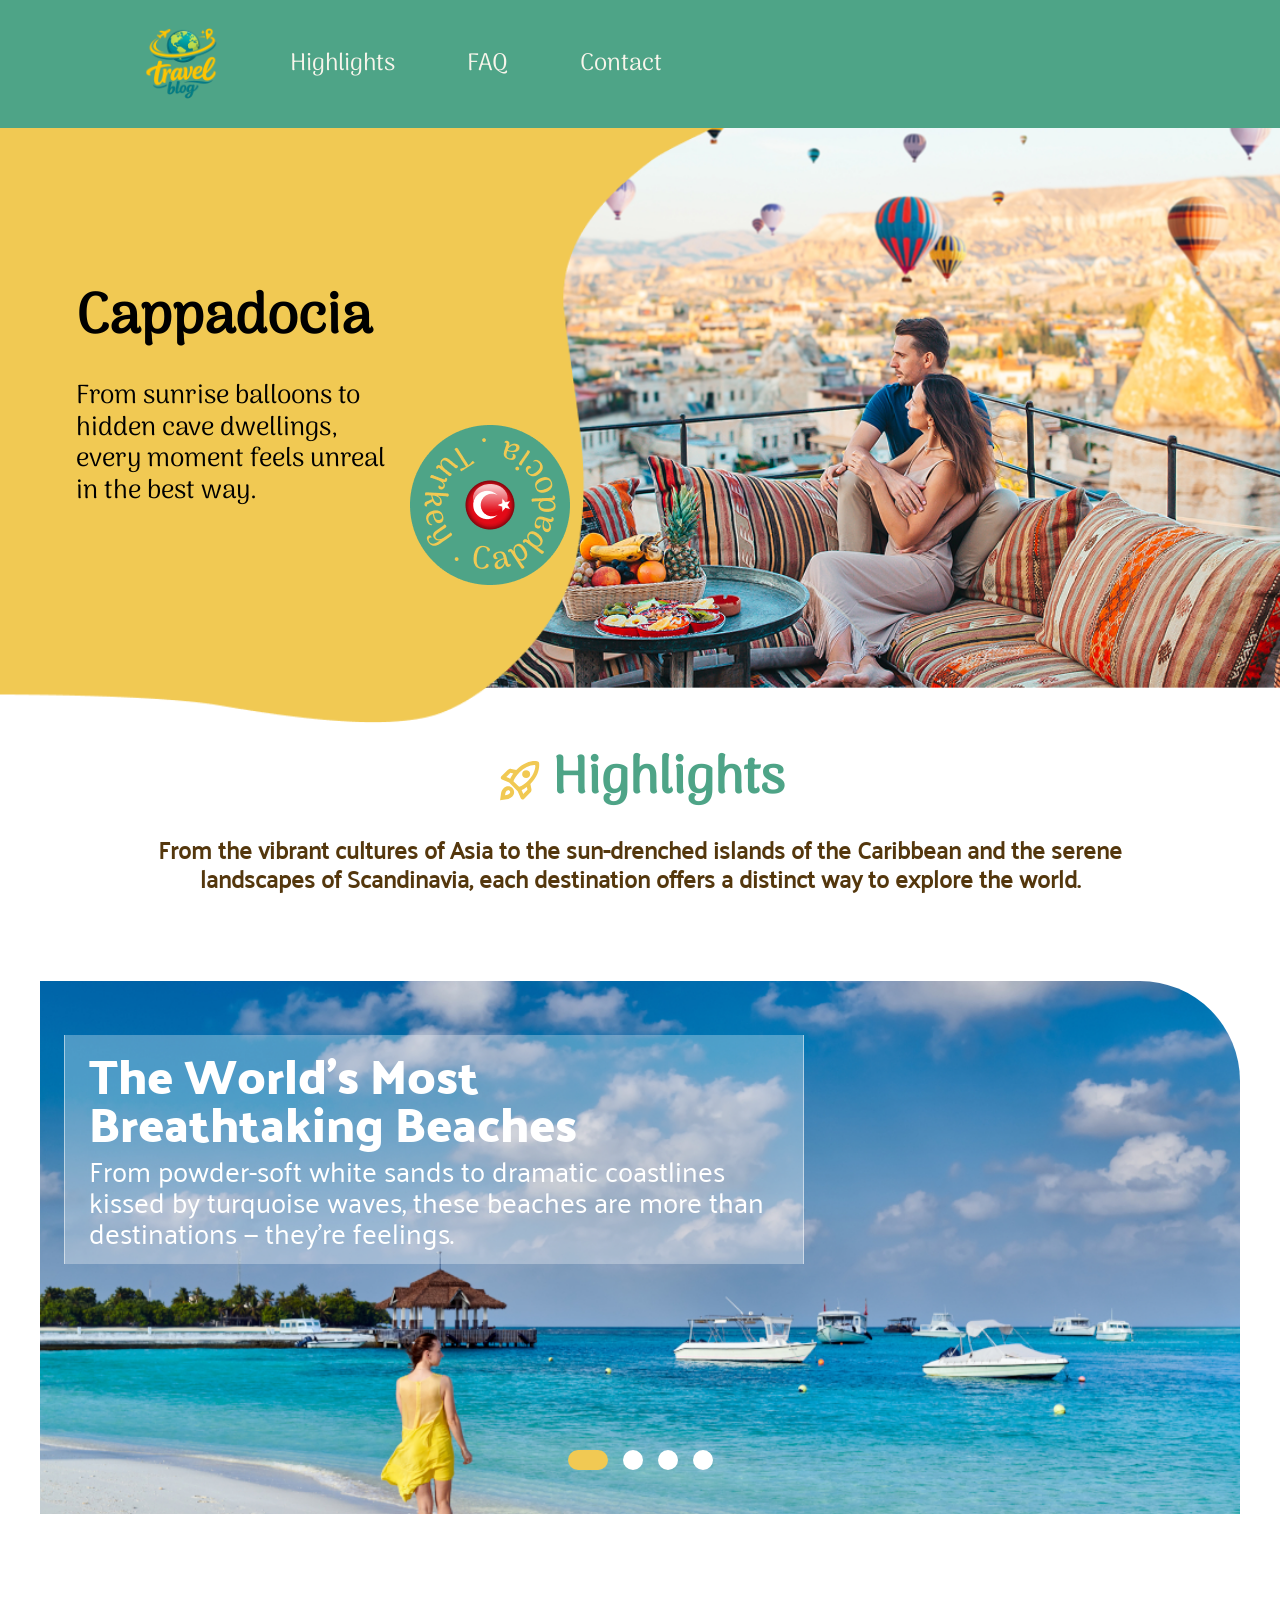
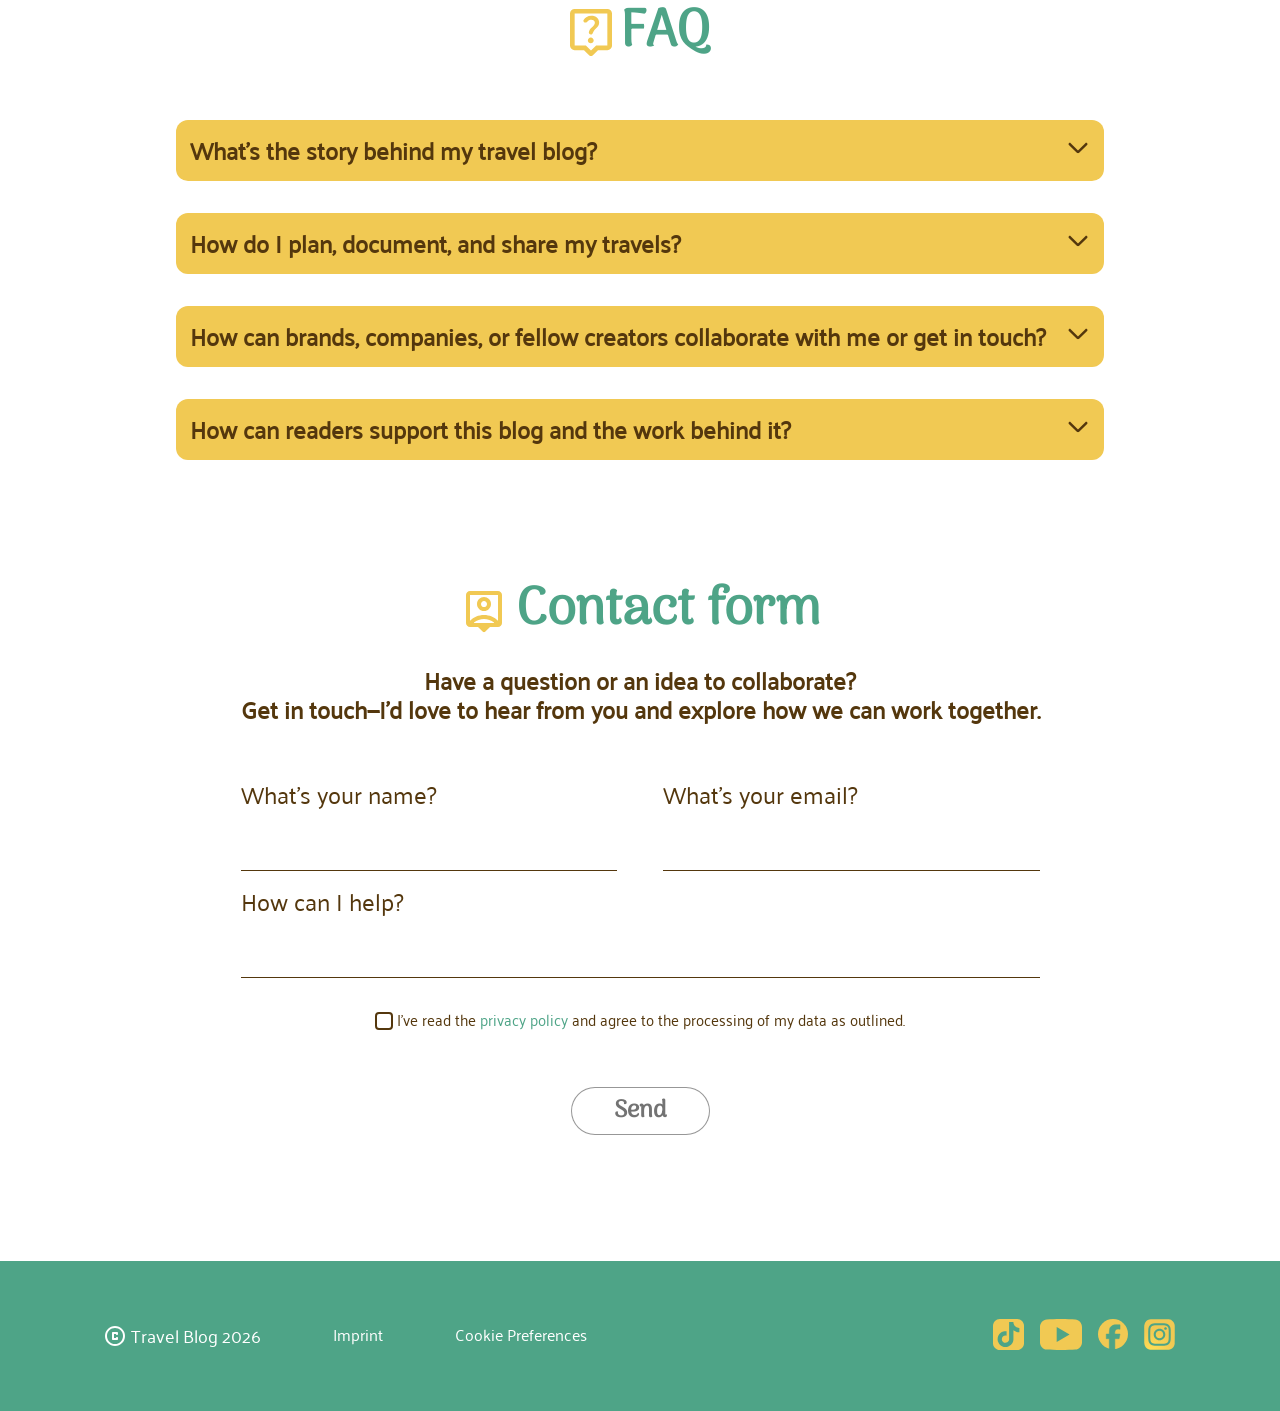
==== commit 297fd95b: "Animation auch für 1440px screen beendet. nun sollte es passen." ====
--- a/index.html
+++ b/index.html
@@ -12,6 +12,7 @@
     <link rel="stylesheet" href="./css/highlights.css" />
     <link rel="stylesheet" href="./css/header.css" />
     <link rel="stylesheet" href="./css/footer.css" />
+    <link rel="stylesheet" href="./css/animation.css" />
     <link rel="icon" sizes="32x32" href="./assets/img/logo-travel-blog.svg" />
     <script src="./assets/js/submitBlocker.js" defer></script>
   </head>
@@ -29,17 +30,17 @@
       </div>
     </header>
     <section class="landing-section">
-      <img class="bg-image" src="./assets/cappadocia1.png" alt="" />
+      <img class="bg-image" src="./assets/img/cappadocia1.png" alt="" />
       <div class="first-yellow">
-        <img id="yellow-bg" src="./assets/Vector_16.png" alt="" />
-        <img id="yellow-curved" src="./assets/Vector_18.png" alt="" />
-      </div>
-      <img id="yellow-big-curved" src="./assets/Vector_17.png" alt="" />
+        <img id="yellow-bg" src="./assets/img/Vector_16.png" alt="" />
+        <img id="yellow-curved" src="./assets/img/Vector_18.png" alt="" />
+      </div>
+      <img id="yellow-big-curved" src="./assets/img/Vector_17.png" alt="" />
 
       <div class="caroussel">
-        <img src="./assets/Ellipse.png" alt="" />
-        <img src="./assets/Flag.png" alt="" />
-        <img id="letters" src="./assets/letters.png" alt="" />
+        <img src="./assets/img/Ellipse.png" alt="" />
+        <img src="./assets/img/Flag.png" alt="" />
+        <img id="letters" src="./assets/img/letters.png" alt="" />
       </div>
 
       <div class="text-box">
--- a/css/style.css
+++ b/css/style.css
@@ -1,359 +1,230 @@
-.landing-section {
-  width: 100%;
-  max-width: 1440px;
-  height: 533px;
-  clip-path: inset(0px 0px -200px 0px);
-
-  margin-left: max(0px, calc((100% - 1440px) / 2));
-  margin-right: max(0px, calc((100% - 1440px) / 2));
-
-  overflow-x: clip;
-  overflow-y: visible;
-
+* {
+  margin: 0px;
+  padding: 0px;
+  box-sizing: border-box;
+  scroll-behavior: smooth;
+}
+
+body {
   display: flex;
   justify-content: center;
+  flex-direction: column;
   align-items: center;
-  position: relative;
-}
-
-.caroussel {
-  display: flex;
-  justify-content: center;
-  align-items: center;
-  opacity: 0;
-  position: absolute;
-}
-
-.caroussel img {
-  position: absolute;
-}
-
-#yellow-bg {
-  height: 110%;
-  position: absolute;
-  top: 0px;
-  animation: yellow-bg 5s ease-in-out forwards;
-  opacity: 1;
-}
-
-#yellow-curved {
-  height: 102%;
-  width: 942px;
-  position: absolute;
-  top: 0px;
-  left: 0px;
-  animation: yellow-curved 5s ease-in-out forwards;
-  opacity: 0;
-}
-
-#yellow-big-curved {
-  height: 100%;
-  position: absolute;
-  top: 0px;
-  animation: yellow-big-curved 5s ease-in-out forwards;
-  opacity: 0;
-}
-
-#letters {
-  animation: letters 12s linear infinite;
-}
-
-.caroussel {
-  animation: caroussel 5s ease-in-out forwards;
-}
-
-.text-box {
-  width: clamp(220px, calc(184.286px + 11.161vw), 345px);
-  animation: text-box 5s ease-in-out forwards;
-
-  display: flex;
-  flex-direction: column;
-  gap: 32px;
-}
-
-.text-box h2 {
-  font-family: Arima;
-  font-weight: 700;
-  line-height: 120%;
-  letter-spacing: 0%;
-  color: #54370d;
-  font-size: clamp(40px, calc(34.286px + 1.786vw), 60px);
-
-  animation: text-box-h2 5s ease-in-out forwards;
-  opacity: 0;
-}
-
-.text-box p {
-  animation: text-box-p 5s ease-in-out forwards;
-  opacity: 0;
-
-  font-family: Palanquin;
-  font-weight: 500;
-  font-style: Medium;
-  font-size: clamp(20px, calc(17.714px + 0.714vw), 28px);
-  line-height: 110%;
-  letter-spacing: 0%;
-}
-
-@keyframes text-box {
-  0% {
-    transform: translateY(150px)
-      translateX(calc(-1 * clamp(0px, calc(25.714px - 1.786vw), 20px)));
-  }
-  15% {
-    transform: translateY(clamp(-30px, calc(-38.571px + 2.6786vw), 0px))
-      translateX(calc(-1 * clamp(0px, calc(25.714px - 1.786vw), 20px)));
-  }
-  30% {
-    transform: translateY(clamp(-30px, calc(-38.571px + 2.6786vw), 0px))
-      translateX(calc(-1 * clamp(0px, calc(25.714px - 1.786vw), 20px)));
-  }
-  60% {
-    transform: translateX(
-      calc(-1 * (clamp(20px, calc(-102.857px + 38.393vw), 450px)))
+}
+
+@media screen and (min-width: 320px) and (max-width: 767px) {
+  .landing-section {
+    width: 100%;
+    max-width: 1440px;
+    height: 533px;
+
+    overflow: hidden;
+
+    display: flex;
+    justify-content: center;
+    align-items: center;
+    position: relative;
+    padding: 0;
+  }
+
+  .bg-image {
+    position: absolute;
+    z-index: 1;
+    height: 515px;
+
+    animation: bg-image 6s ease-in-out forwards;
+  }
+
+  .first-yellow {
+    z-index: 2;
+    height: 515px;
+
+    position: absolute;
+    display: flex;
+    flex-direction: row;
+    transform: translateX(-190px);
+    overflow: hidden;
+
+    animation: first-yellow 6s ease-in-out forwards;
+  }
+
+  .first-yellow img {
+    display: block;
+    height: 100%;
+  }
+
+  .first-yellow img:last-child {
+    margin-left: -2px;
+  }
+
+  #yellow-big-curved {
+    position: absolute;
+    transform-origin: top left;
+    left: 0;
+    top: 0;
+    z-index: 3;
+
+    animation: yellow-big-curved 6s ease-in-out forwards;
+  }
+
+  .caroussel {
+    z-index: 5;
+    display: flex;
+    justify-content: center;
+    align-items: center;
+    opacity: 0;
+    position: absolute;
+
+    animation: caroussel 6s ease-in-out forwards;
+  }
+
+  .caroussel img {
+    position: absolute;
+  }
+
+  #letters {
+    animation: letters 12s linear 6s infinite;
+  }
+
+  .text-box {
+    height: clamp(160px, calc(140px + 6.25vw), 230px);
+    position: absolute;
+    left: 0;
+    z-index: 5;
+    width: clamp(220px, calc(184.286px + 11.161vw), 345px);
+    animation: text-box 6s ease-in-out forwards;
+
+    display: flex;
+    flex-direction: column;
+    gap: clamp(16px, calc(11.429px + 1.429vw), 32px);
+  }
+
+  .text-box h2 {
+    font-size: clamp(32px, calc(24px + 2.5vw), 60px);
+    animation: text-box-h2 6s ease-in-out forwards;
+    opacity: 0;
+
+    font-family: "Arima";
+    line-height: 120%;
+  }
+
+  .text-box p {
+    font-size: clamp(16px, calc(12.571px + 1.071vw), 28px);
+    animation: text-box-p 6s ease-in-out forwards;
+    opacity: 0;
+
+    font-family: "Arima";
+    line-height: 120%;
+  }
+}
+
+@media screen and (min-width: 768px) {
+  .landing-section {
+    width: 100%;
+    max-width: 1440px;
+    height: 533px;
+
+    overflow: visible;
+    clip-path: polygon(
+      0 0,
+      100% 0,
+      100% calc(100% + 200px),
+      0 calc(100% + 200px)
     );
-  }
-  80% {
-    transform: translateX(
-      calc(-1 * (clamp(20px, calc(-102.857px + 38.393vw), 450px)))
-    );
-  }
-  100% {
-    transform: translateX(
-      calc(-1 * (clamp(20px, calc(-102.857px + 38.393vw), 450px)))
-    );
-  }
-}
-
-@keyframes text-box-h2 {
-  15% {
-    opacity: 1;
-  }
-  100% {
-    opacity: 1;
-  }
-}
-
-@keyframes text-box-p {
-  20% {
-    opacity: 0;
-  }
-
-  40% {
-    opacity: 1;
-  }
-  100% {
-    opacity: 1;
-  }
-}
-
-@keyframes yellow-bg {
-  0%,
-  30% {
-    opacity: 1;
-    transform: translateX(0px);
-  }
-
-  50% {
-    opacity: 1;
-    transform: translateX(clamp(-1200px, -83.33vw, -640px));
-  }
-
-  75% {
-    opacity: 0;
-  }
-
-  100% {
-    opacity: 0;
-    transform: translateX(clamp(-800px, -55.56vw, -426.67px))
-      translateY(clamp(-800px, -55.56vw, -426.67px));
-  }
-}
-
-@keyframes yellow-curved {
-  0% {
-    opacity: 1;
-    transform: translateX(clamp(533.33px, 69.44vw, 1000px));
-  }
-  20% {
-    opacity: 1;
-    transform: translateX(clamp(533.33px, 69.44vw, 1000px));
-  }
-  60% {
-    opacity: 1;
-    transform: translateX(clamp(-450px, -31.25vw, -240px));
-  }
-
-  80% {
-    opacity: 1;
-    transform: translateX(clamp(-1060px, -73.61vw, -565.33px));
-  }
-
-  100% {
-    opacity: 1;
-    transform: translateX(clamp(-2000px, -138.89vw, -1066.67px));
-  }
-}
-
-@keyframes yellow-big-curved {
-  60% {
-    opacity: 1;
-    transform: translateX(clamp(-450px, -31.25vw, -240px));
-  }
-  75% {
-    opacity: 1;
-    transform: translateX(clamp(-450px, -31.25vw, -240px)) scale(1.05);
-  }
-  100% {
-    opacity: 1;
-    transform: translateX(clamp(-450px, -31.25vw, -240px)) scale(1.1);
-  }
-}
-
-@keyframes caroussel {
-  0%,
-  75% {
-    opacity: 0;
-    transform: translateX(clamp(-300px, calc(214.29px - 35.714vw), -60px))
-      translateY(250px);
-  }
-
-  80% {
-    opacity: 0;
-    transform: translateX(clamp(-220px, calc(165.71px - 26.786vw), -40px))
-      translateY(clamp(-30px, calc(364.29px - 14.881vw), 150px));
-  }
-
-  90% {
-    transform: translateX(clamp(-220px, calc(165.71px - 26.786vw), -40px))
-      translateY(clamp(-30px, calc(364.29px - 14.881vw), 150px));
-  }
-
-  100% {
-    opacity: 1;
-    transform: translateX(clamp(-220px, calc(165.71px - 26.786vw), -40px))
-      translateY(clamp(-30px, calc(364.29px - 14.881vw), 150px));
-  }
-}
-
-@keyframes letters {
-  from {
-    transform: rotate(0deg);
-  }
-
-  to {
-    transform: rotate(360deg);
-  }
-}
-
-@media screen and (max-width: 768px) {
+
+    display: flex;
+    justify-content: center;
+    align-items: center;
+    position: relative;
+    padding: 0;
+  }
+
+  .bg-image {
+    position: absolute;
+    z-index: 1;
+    height: 100%;
+    transform: translateX(50px);
+
+    animation: bg-image-desktop 6s ease-in-out forwards;
+  }
+
+  .first-yellow {
+    z-index: 2;
+    height: 100%;
+
+    position: absolute;
+    display: flex;
+    flex-direction: row;
+    transform: translateX(-150px);
+    overflow: hidden;
+
+    animation: first-yellow-desktop 6s ease-in-out forwards;
+  }
+
+  .first-yellow img {
+    display: block;
+    height: 100%;
+  }
+
+  .first-yellow img:last-child {
+    margin-left: -2px;
+  }
+
+  #yellow-big-curved {
+    position: absolute;
+    transform-origin: top left;
+    left: 0;
+    top: 0;
+    z-index: 3;
+    animation: yellow-big-curved-desktop 6s ease-in-out forwards;
+  }
+
   .caroussel {
-    height: 160px;
-    width: 160px;
-    left: 100px;
-    top: -35px;
-  }
-
-  @keyframes text-box {
-    0% {
-      opacity: 0;
-      transform: translateY(clamp(-30px, calc(-38.571px + 2.6786vw), 0px))
-        translateX(calc(-1 * clamp(0px, calc(25.714px - 1.786vw), 20px)));
-    }
-    20% {
-      opacity: 0;
-      transform: translateY(clamp(-30px, calc(-38.571px + 2.6786vw), 0px))
-        translateX(calc(-1 * clamp(0px, calc(25.714px - 1.786vw), 20px)));
-    }
-    40% {
-      opacity: 1;
-      transform: translateY(clamp(-30px, calc(-38.571px + 2.6786vw), 0px))
-        translateX(calc(-1 * clamp(0px, calc(25.714px - 1.786vw), 20px)));
-    }
-
-    60% {
-      opacity: 1;
-      transform: translateY(clamp(-30px, calc(-38.571px + 2.6786vw), 0px))
-        translateX(calc(-1 * clamp(0px, calc(25.714px - 1.786vw), 20px)));
-    }
-    80% {
-      opacity: 0;
-      transform: translateY(clamp(-30px, calc(-38.571px + 2.6786vw), 0px))
-        translateX(calc(-1 * clamp(0px, calc(25.714px - 1.786vw), 20px)));
-    }
-    100% {
-      opacity: 0;
-      transform: translateY(clamp(-30px, calc(-38.571px + 2.6786vw), 0px))
-        translateX(calc(-1 * clamp(0px, calc(25.714px - 1.786vw), 20px)));
-    }
-  }
-
-  @keyframes text-box-h2 {
-    0% {
-      opacity: 1;
-    }
-    100% {
-      opacity: 1;
-    }
-  }
-
-  @keyframes text-box-p {
-    0% {
-      opacity: 1;
-    }
-
-    100% {
-      opacity: 1;
-    }
-  }
-
-  @keyframes yellow-bg {
-    from {
-      opacity: 0;
-    }
-    to {
-      opacity: 0;
-    }
-  }
-
-  @keyframes yellow-curved {
-    from {
-      opacity: 0;
-    }
-    to {
-      opacity: 0;
-    }
-  }
-
-  @keyframes yellow-big-curved {
-    0% {
-      opacity: 1;
-      transform: translateX(-150px) translateY(-120px) scale(2);
-    }
-
-    20% {
-      opacity: 1;
-      transform: translateX(-150px) translateY(-120px) scale(2);
-    }
-
-    40% {
-      opacity: 1;
-      transform: translateX(-150px) translateY(-120px) scale(2);
-    }
-
-    60% {
-      opacity: 1;
-      transform: translateX(-150px) translateY(-120px) scale(1.1);
-    }
-
-    80% {
-      opacity: 1;
-      transform: translateX(-150px) translateY(-120px) scale(0.75);
-    }
-
-    100% {
-      opacity: 1;
-      transform: translateX(-150px) translateY(-120px) scale(0.75);
-    }
-  }
-}
+    z-index: 5;
+    display: flex;
+    justify-content: center;
+    align-items: center;
+    opacity: 0;
+    position: absolute;
+
+    animation: caroussel-desktop 6s ease-in-out forwards;
+  }
+
+  .caroussel img {
+    position: absolute;
+  }
+
+  #letters {
+    animation: letters-desktop 12s linear 6.2s infinite;
+  }
+
+  .text-box {
+    height: clamp(160px, calc(140px + 6.25vw), 230px);
+    position: absolute;
+    z-index: 5;
+    width: clamp(220px, calc(184.286px + 11.161vw), 345px);
+    animation: text-box-desktop 6s ease-in-out forwards;
+
+    display: flex;
+    flex-direction: column;
+    gap: clamp(16px, calc(11.429px + 1.429vw), 32px);
+  }
+
+  .text-box h2 {
+    font-size: clamp(32px, calc(24px + 2.5vw), 60px);
+    animation: text-box-h2-desktop 6s ease-in-out forwards;
+    opacity: 0;
+
+    font-family: "Arima";
+    line-height: 120%;
+  }
+
+  .text-box p {
+    font-size: clamp(16px, calc(12.571px + 1.071vw), 28px);
+    animation: text-box-p-desktop 6s ease-in-out forwards;
+    opacity: 0;
+
+    font-family: "Arima";
+    line-height: 120%;
+  }
+}
--- a/css/animation.css
+++ b/css/animation.css
@@ -0,0 +1,224 @@
+@keyframes text-box {
+  from {
+    opacity: 1;
+    transform: translateX(clamp(18px, calc(-11.143px + 9.107vw), 120px))
+      translateY(-41px);
+  }
+  to {
+    opacity: 1;
+    transform: translateX(clamp(18px, calc(-11.143px + 9.107vw), 120px))
+      translateY(-41px);
+  }
+}
+
+@keyframes text-box-h2 {
+  0%,
+  10% {
+    opacity: 0;
+  }
+
+  20% {
+    opacity: 1;
+  }
+  80% {
+    opacity: 1;
+  }
+  83% {
+    opacity: 0;
+  }
+  100% {
+    opacity: 0;
+  }
+}
+
+@keyframes text-box-p {
+  0%,
+  10% {
+    opacity: 0;
+  }
+
+  20% {
+    opacity: 1;
+  }
+  80% {
+    opacity: 1;
+  }
+  83% {
+    opacity: 0;
+  }
+  100% {
+    opacity: 0;
+  }
+}
+
+@keyframes first-yellow {
+  from {
+    opacity: 0;
+  }
+
+  to {
+    opacity: 0;
+  }
+}
+
+@keyframes bg-image {
+  0%,
+  40% {
+    transform: translateX(550px);
+  }
+  60% {
+    transform: translateX(-160px);
+  }
+
+  100% {
+    transform: translateX(-160px);
+  }
+}
+
+@keyframes yellow-big-curved {
+  0%,
+  40% {
+    transform: scale(1.4);
+  }
+  60%,
+  80% {
+    transform: scaleX(1.1) scaleY(0.93)
+      translateX(clamp(-300px, calc(-514.765px + 67.114vw), 0px))
+      translateY(-25px);
+  }
+
+  90%,
+  100% {
+    transform: scaleY(0.6)
+      translateX(clamp(-200px, calc(-343.177px + 44.743vw), 0px)) scaleX(0.7)
+      translateY(-50px);
+  }
+}
+
+@keyframes caroussel {
+  0%,
+  80% {
+    transform: translateX(-15px) translateY(-50px);
+    opacity: 0;
+  }
+  82%,
+  100% {
+    transform: translateX(-15px) translateY(-50px);
+    opacity: 1;
+  }
+}
+
+@keyframes letters {
+  from {
+    transform: rotate(0deg);
+  }
+  to {
+    transform: rotate(360deg);
+  }
+}
+
+@keyframes first-yellow-desktop {
+  0%,
+  35% {
+    transform: translateX(0px) translateY(0px);
+  }
+  60%,
+  80% {
+    opacity: 1;
+    transform: translateX(-1000px) translateY(0px);
+  }
+  100% {
+    opacity: 0;
+    transform: translateX(-1300px) translateY(0px);
+  }
+}
+
+@keyframes text-box-desktop {
+  0% {
+    transform: translateX(0px) translateY(100px);
+    opacity: 0;
+  }
+  10%,
+  40% {
+    transform: translateX(0px) translateY(0px);
+    opacity: 1;
+  }
+  60%,
+  80% {
+    transform: translateX(-400px) translateY(0px);
+    opacity: 1;
+  }
+  100% {
+    transform: translateX(-400px) translateY(0px);
+    opacity: 1;
+  }
+}
+
+@keyframes text-box-h2-desktop {
+  0% {
+    opacity: 0;
+  }
+  10%,
+  100% {
+    opacity: 1;
+  }
+}
+
+@keyframes text-box-p-desktop {
+  0%,
+  10% {
+    opacity: 0;
+  }
+  20%,
+  100% {
+    opacity: 1;
+  }
+}
+
+@keyframes bg-image-desktop {
+  0% {
+    transform: scale(0.9);
+  }
+  35% {
+    transform: scale(0.9);
+  }
+  80% {
+    transform: scale(1);
+  }
+  100% {
+    transform: scale(1.1);
+  }
+}
+
+@keyframes yellow-big-curved-desktop {
+  0%,
+  70% {
+    opacity: 0;
+    transform: scale(1);
+  }
+  100% {
+    opacity: 1;
+    transform: scaleX(1.1) scaleY(1.1);
+  }
+}
+
+@keyframes caroussel-desktop {
+  0%,
+  82% {
+    transform: translateX(-250px) translateY(250px);
+    opacity: 0;
+  }
+  100% {
+    transform: translateX(-150px) translateY(110px);
+    opacity: 1;
+  }
+}
+
+@keyframes letters-desktop {
+  from {
+    transform: rotate(0deg);
+  }
+  to {
+    transform: rotate(360deg);
+  }
+}
